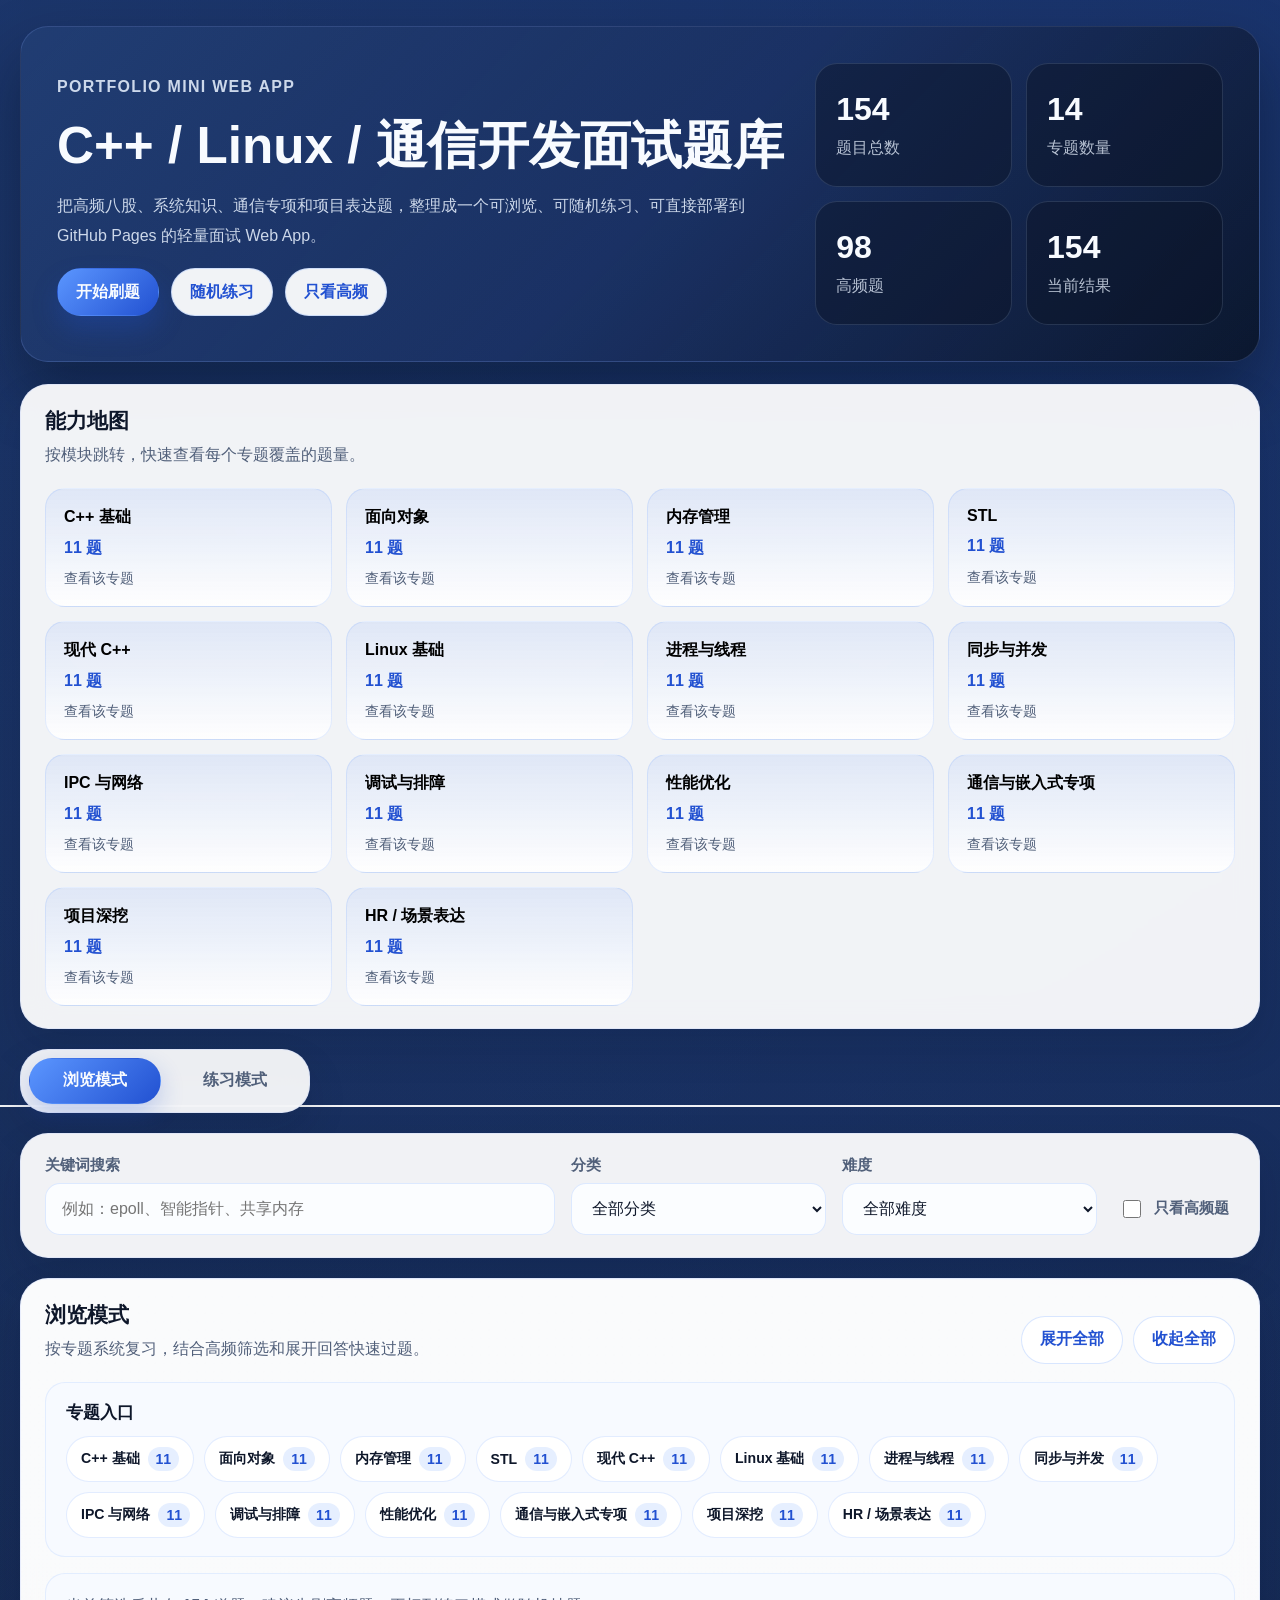
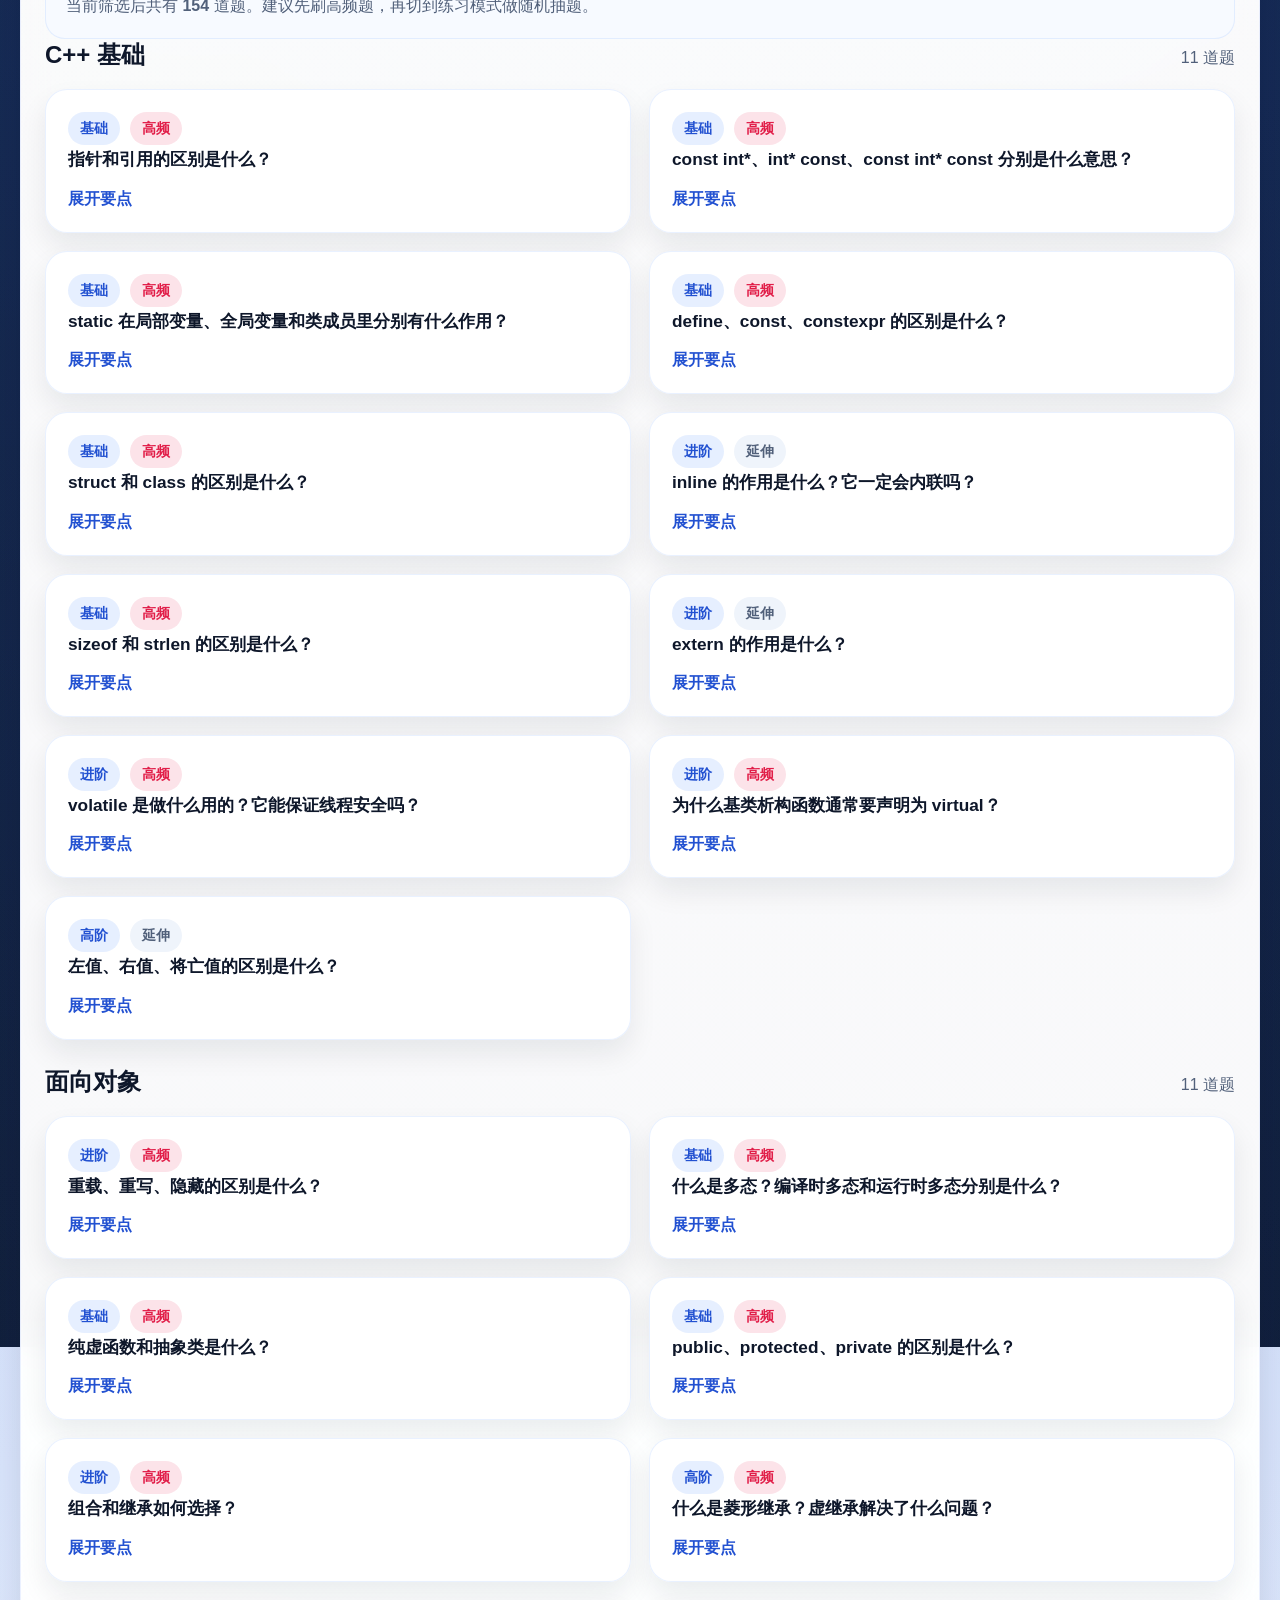
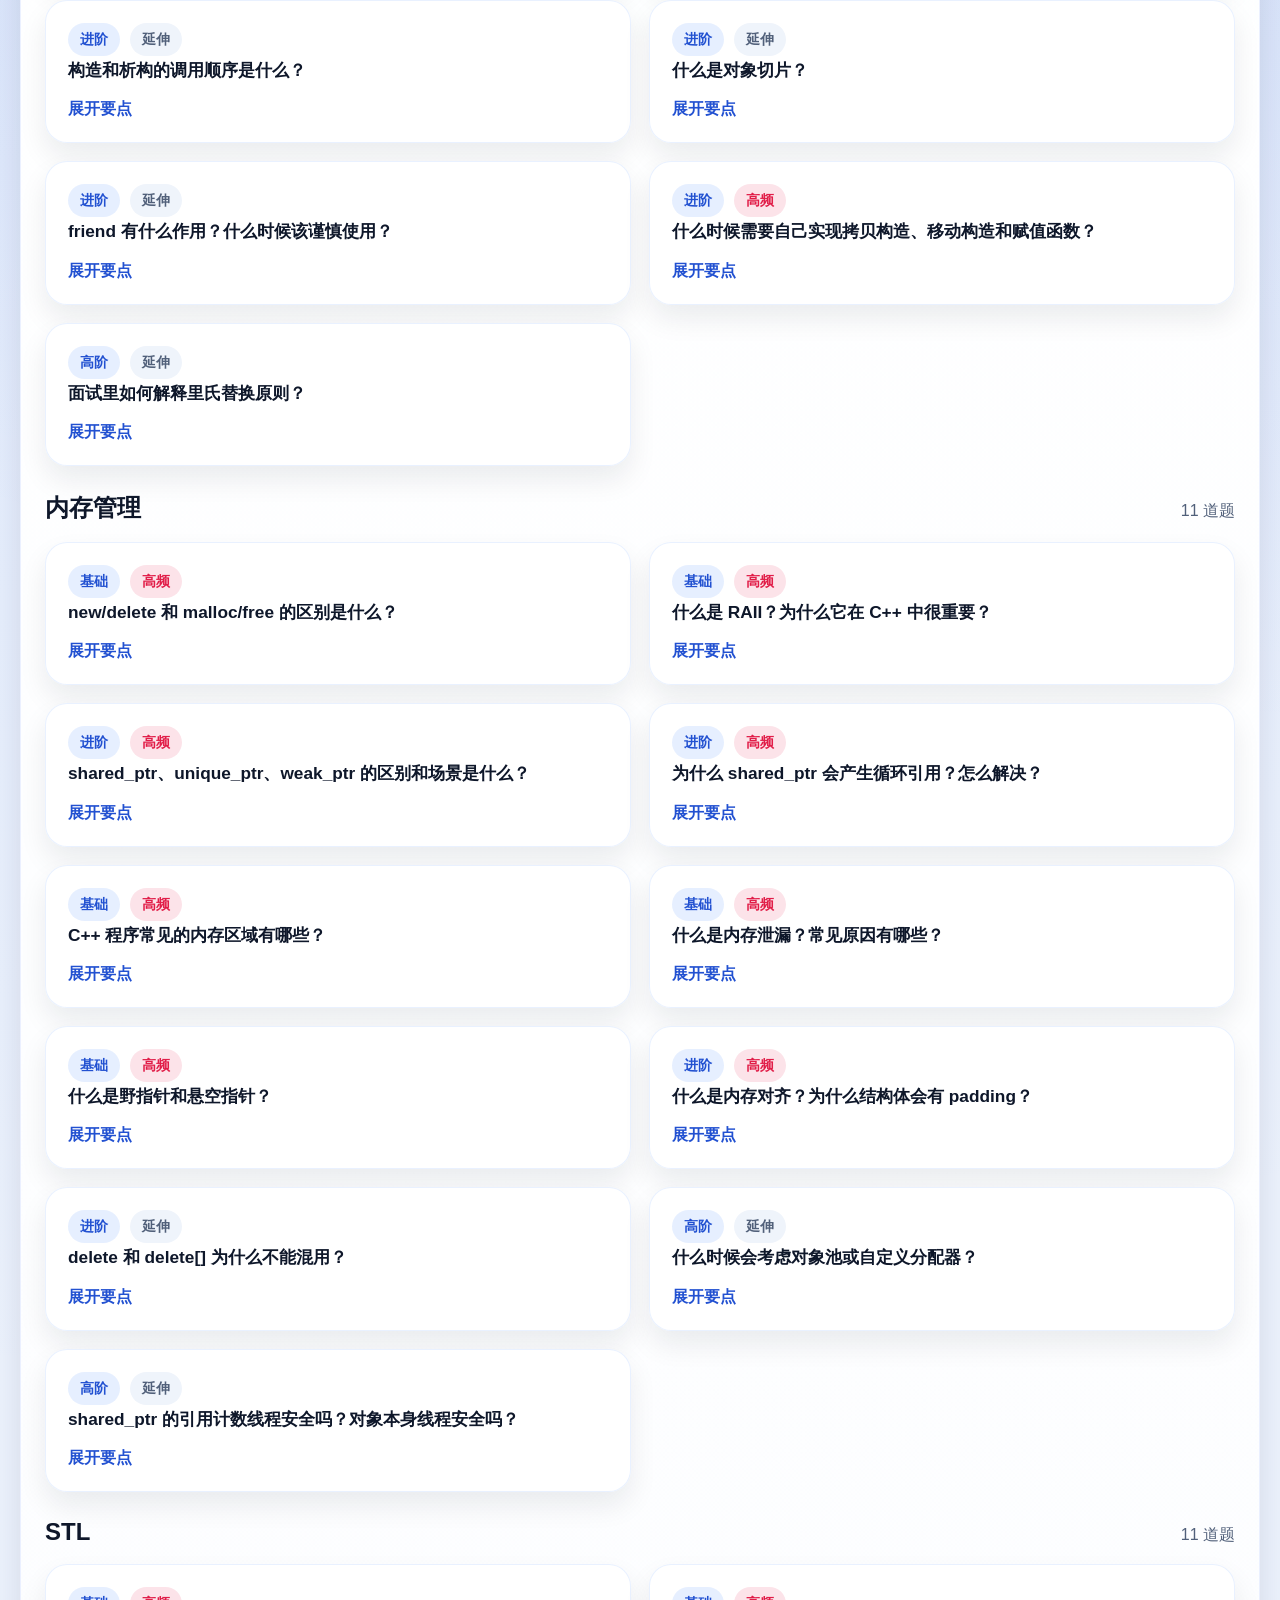
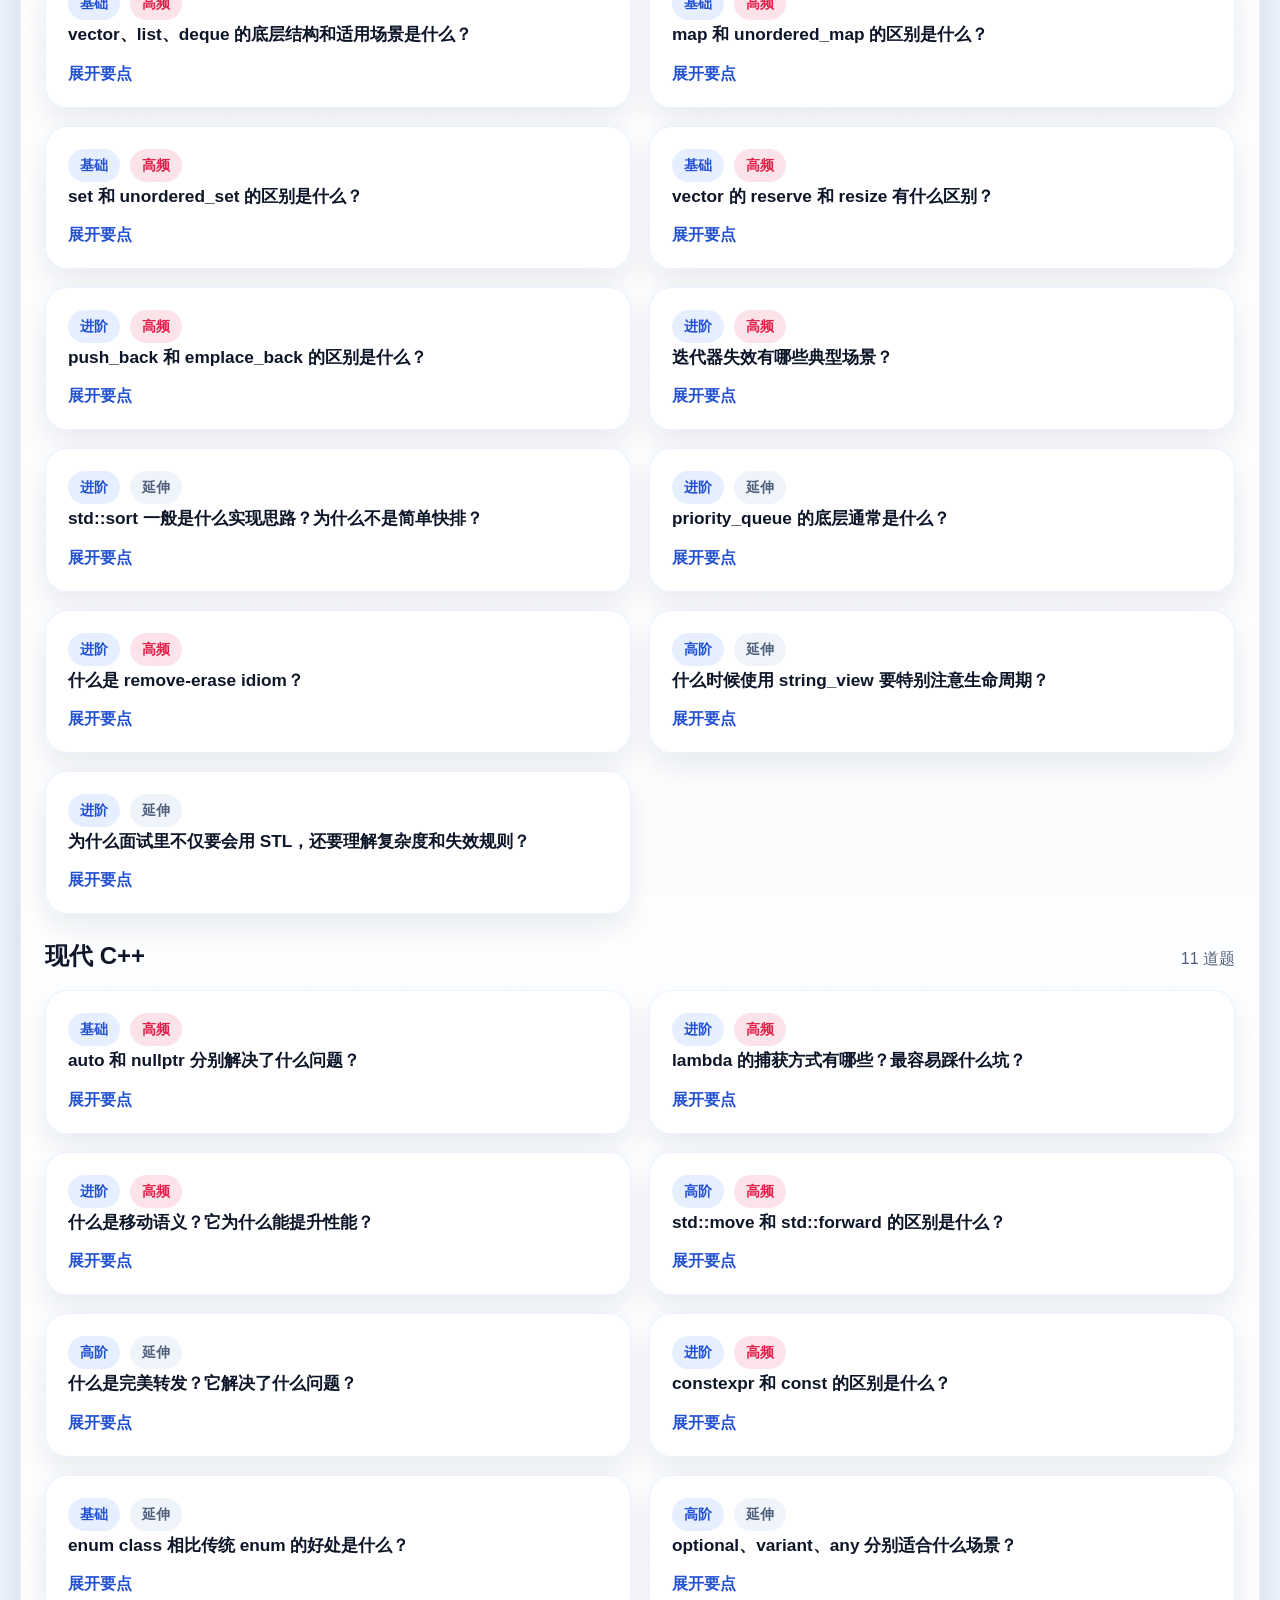
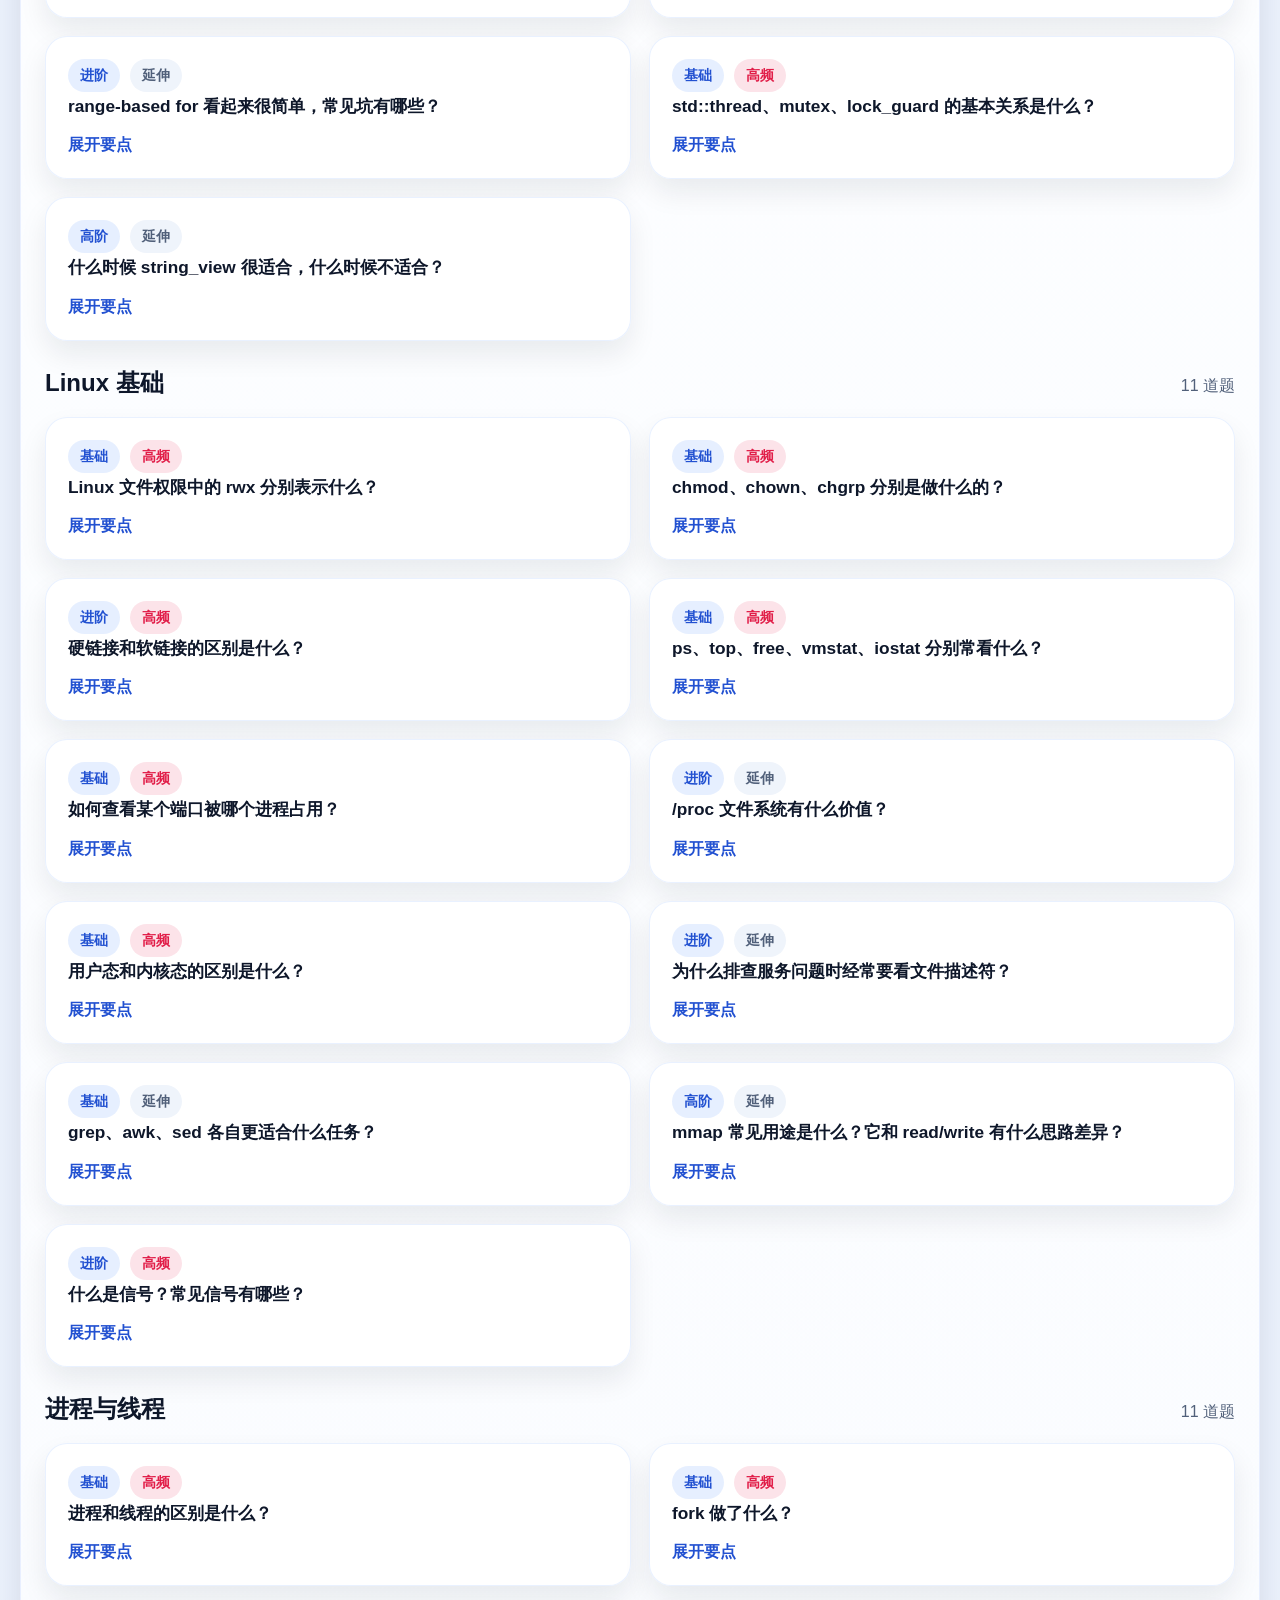
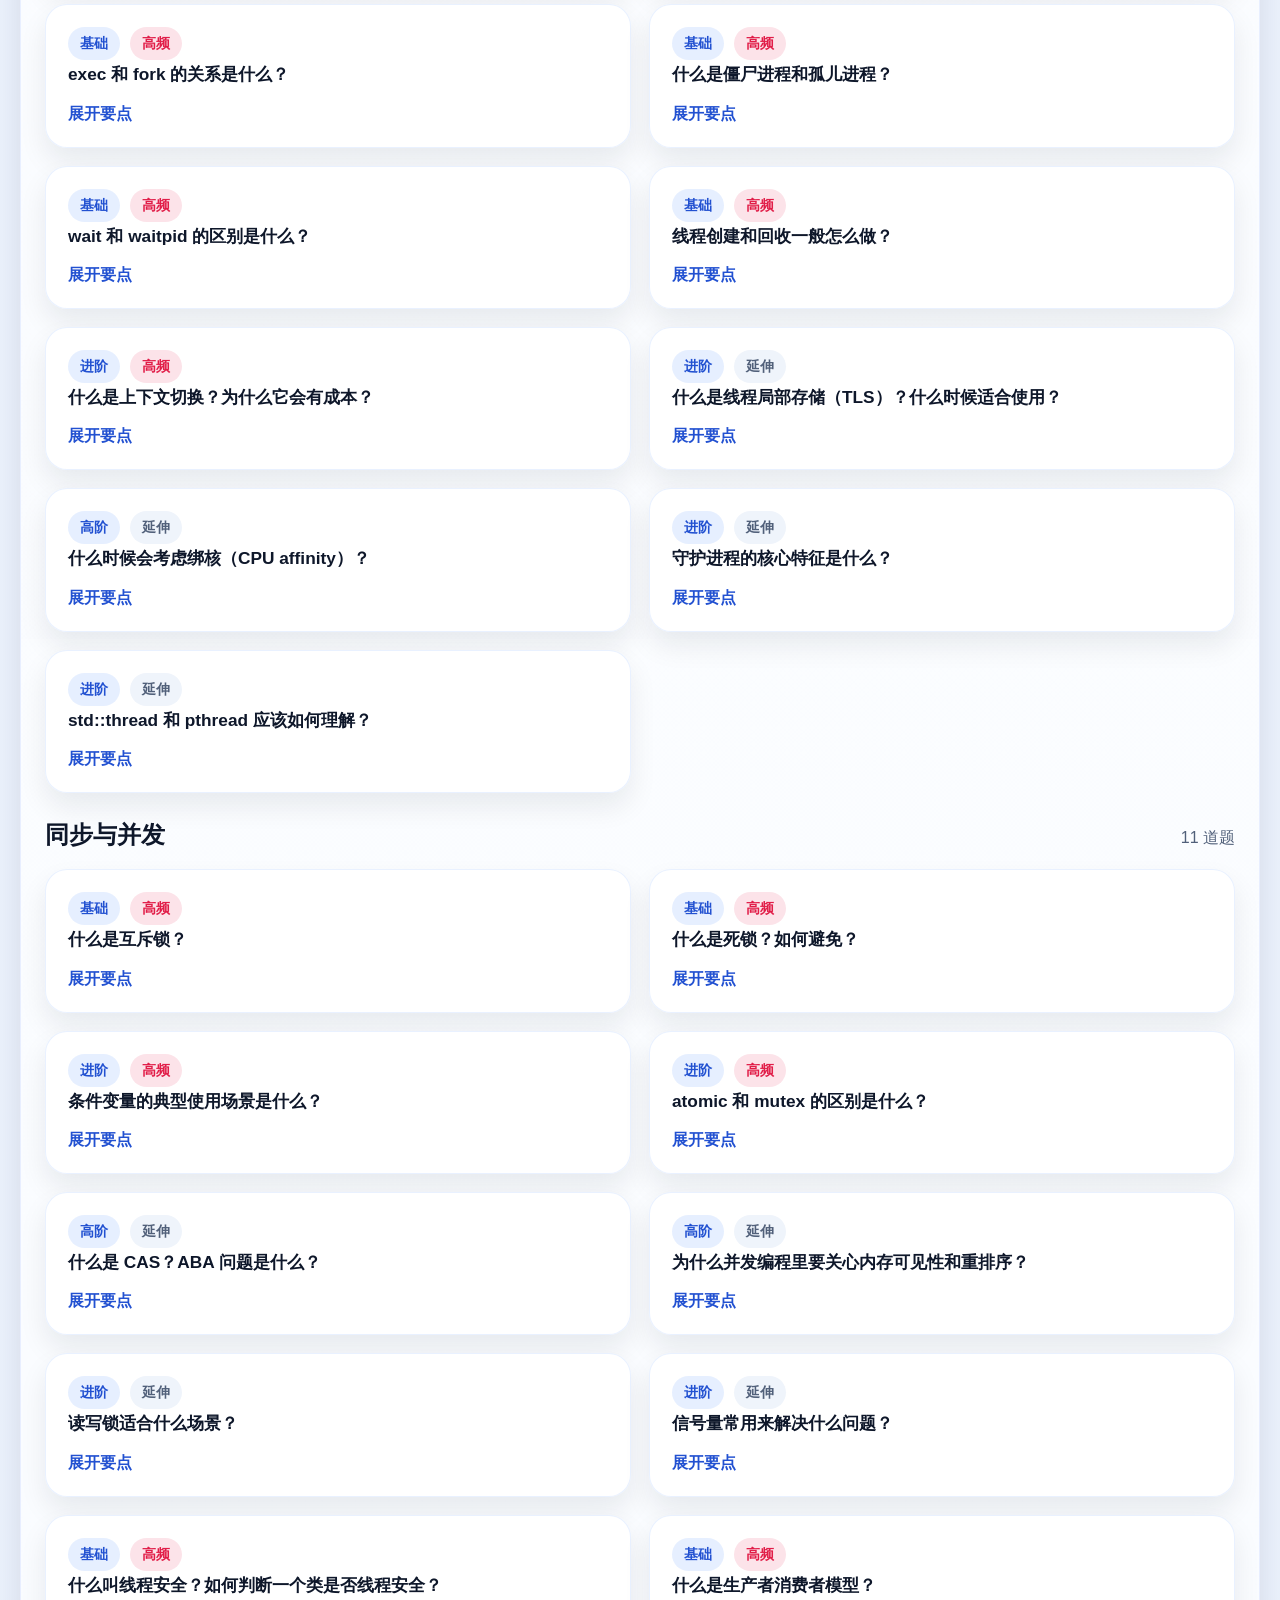
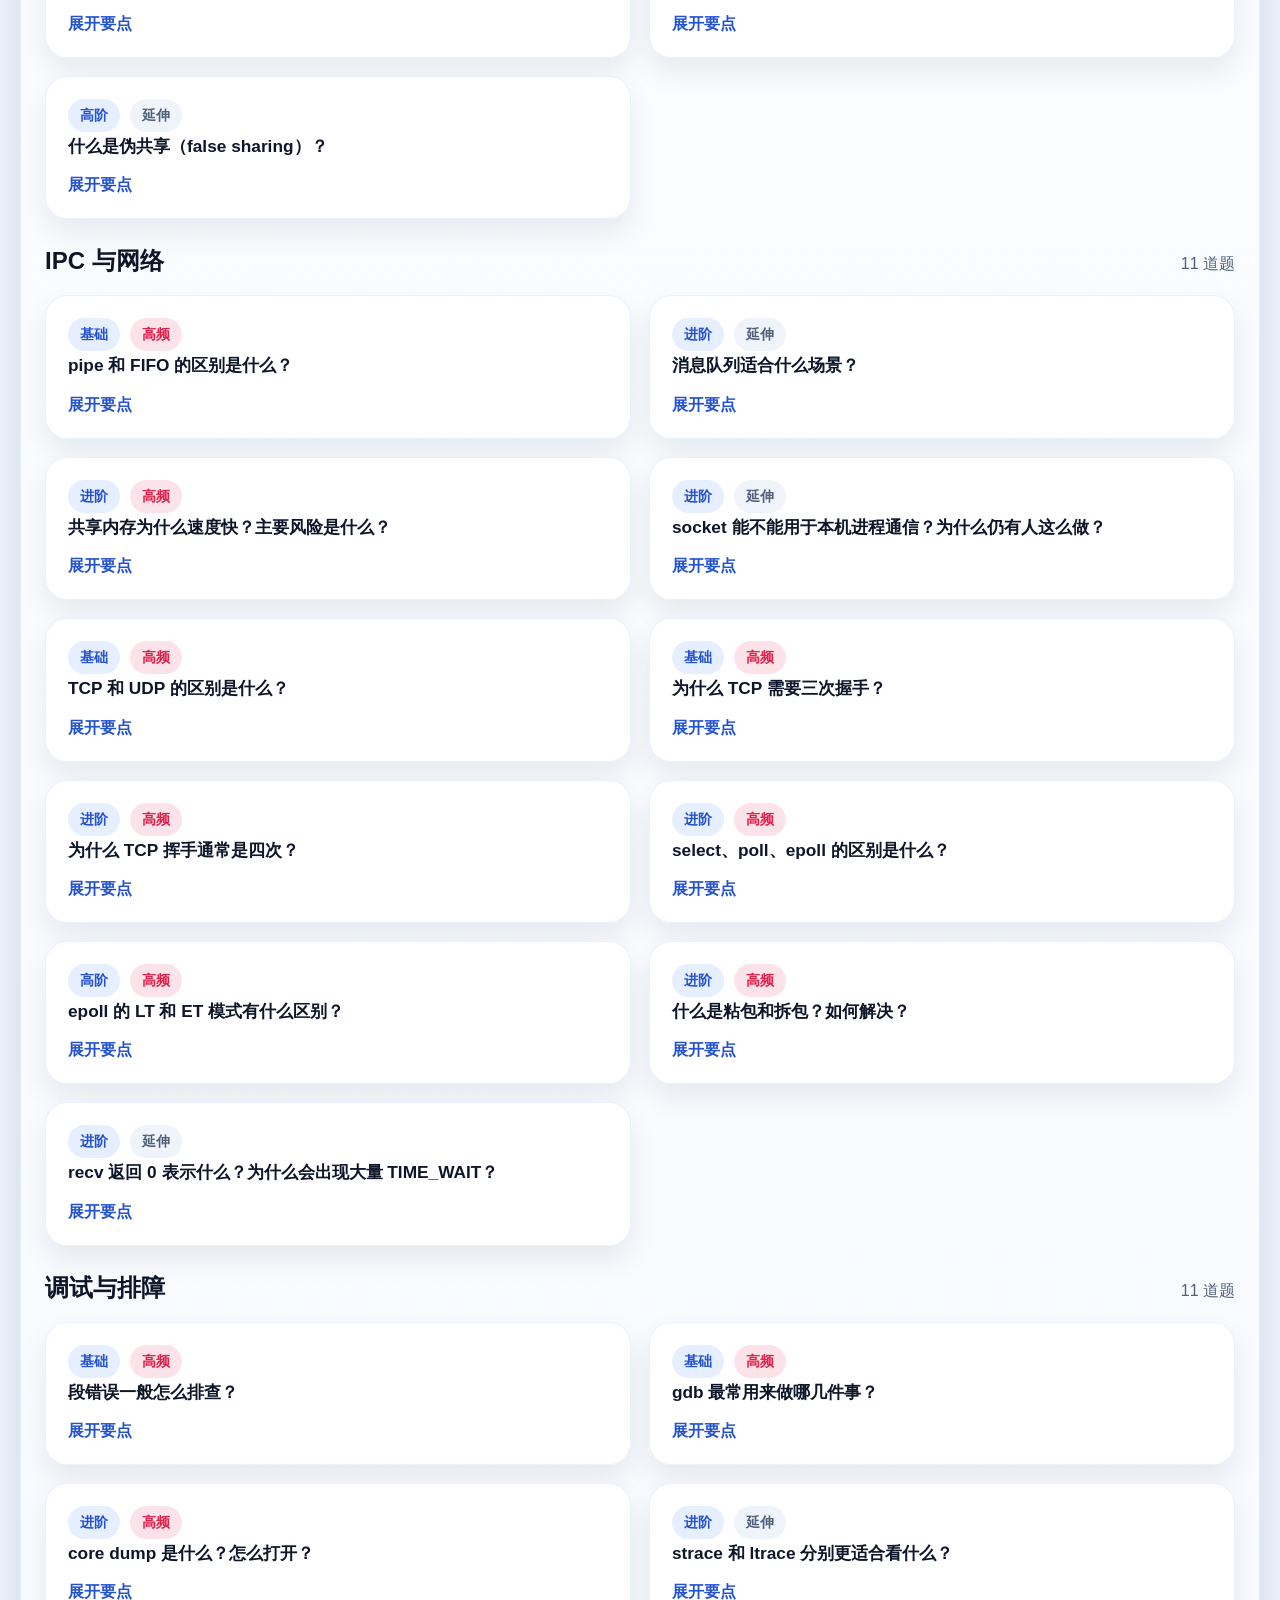
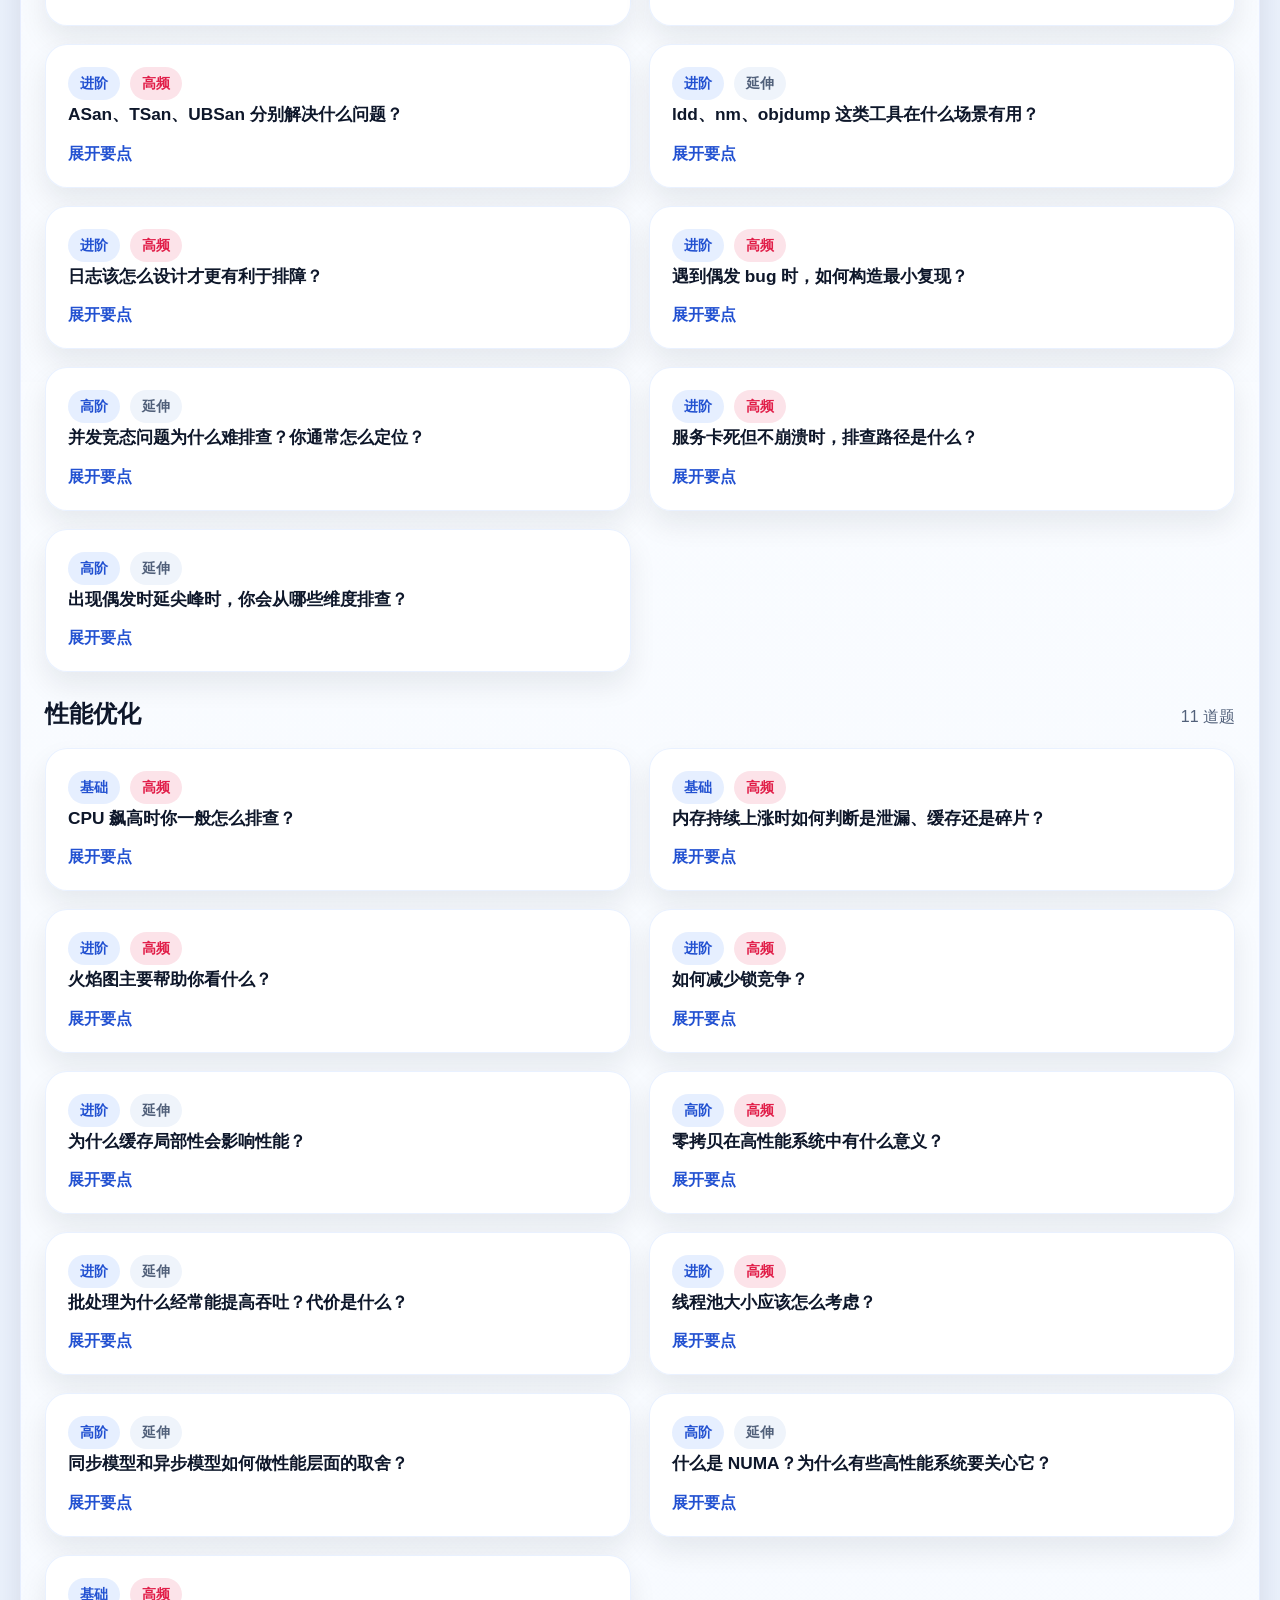
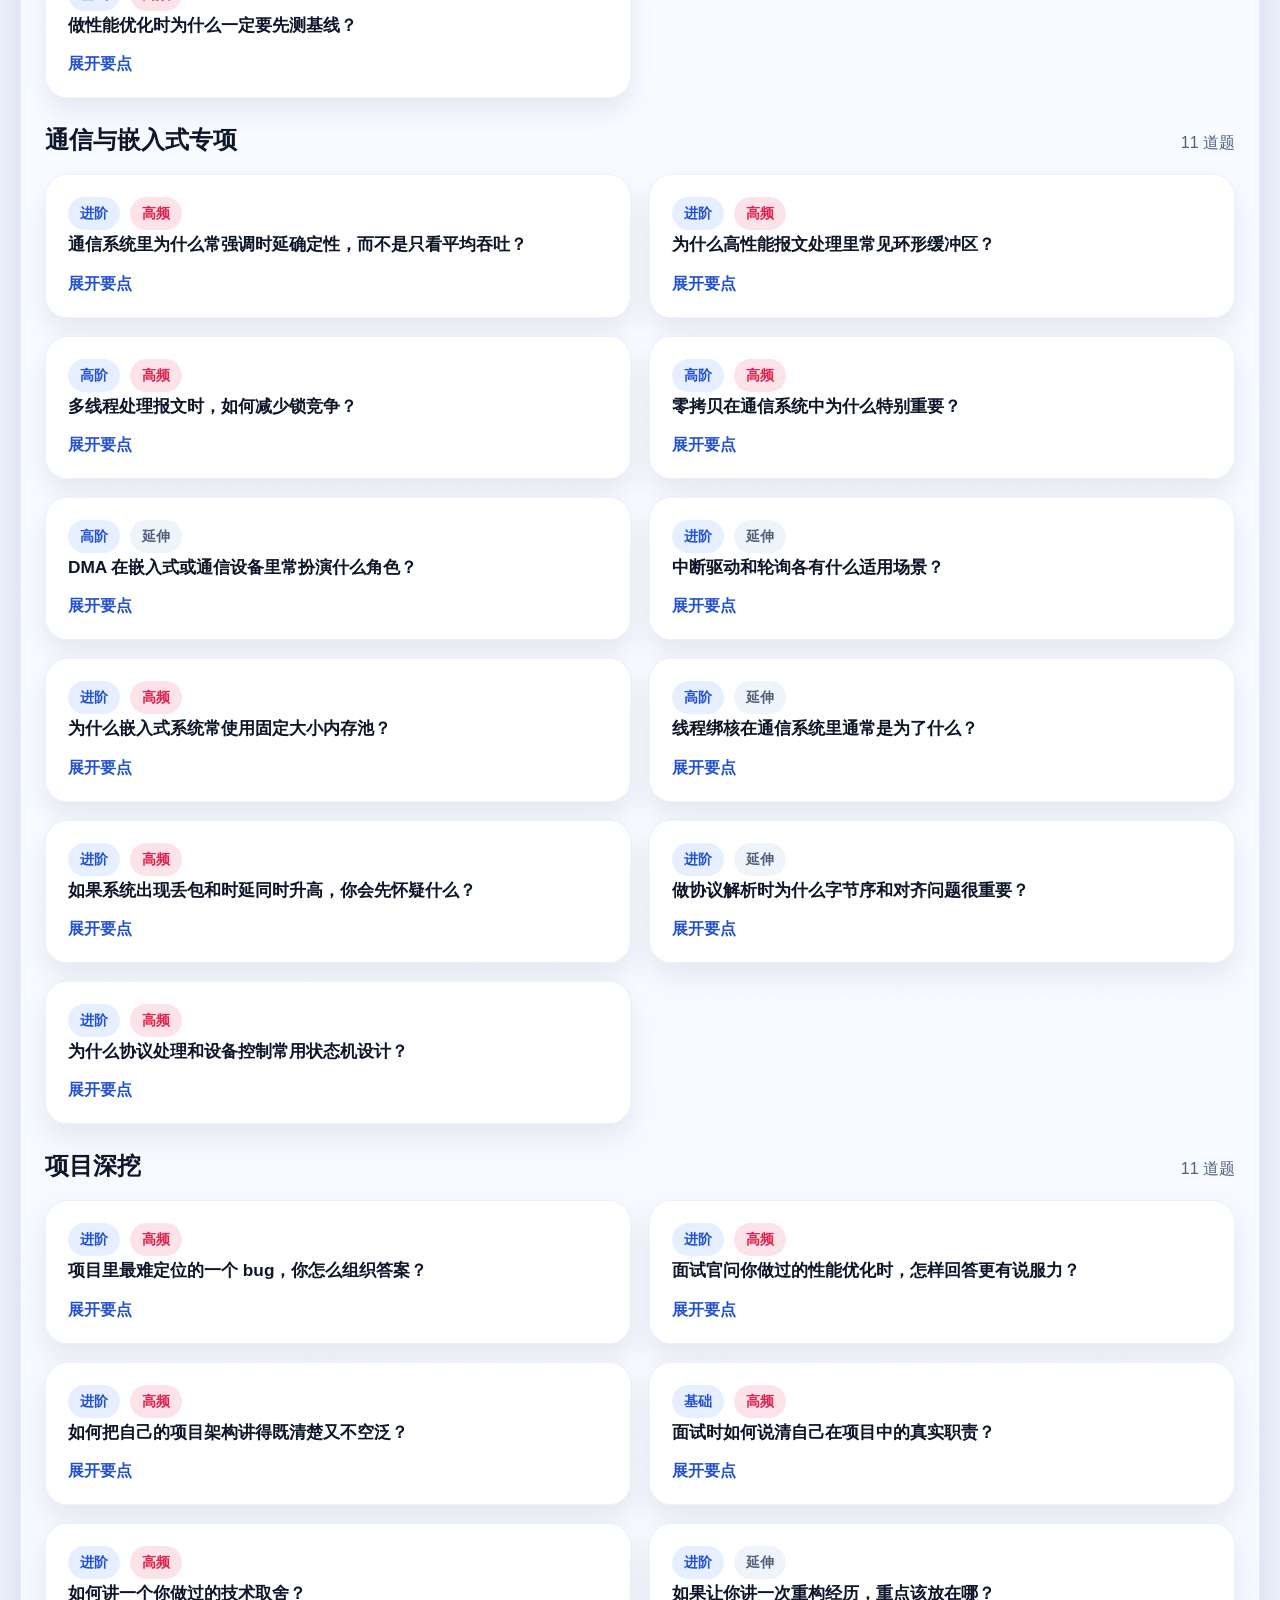
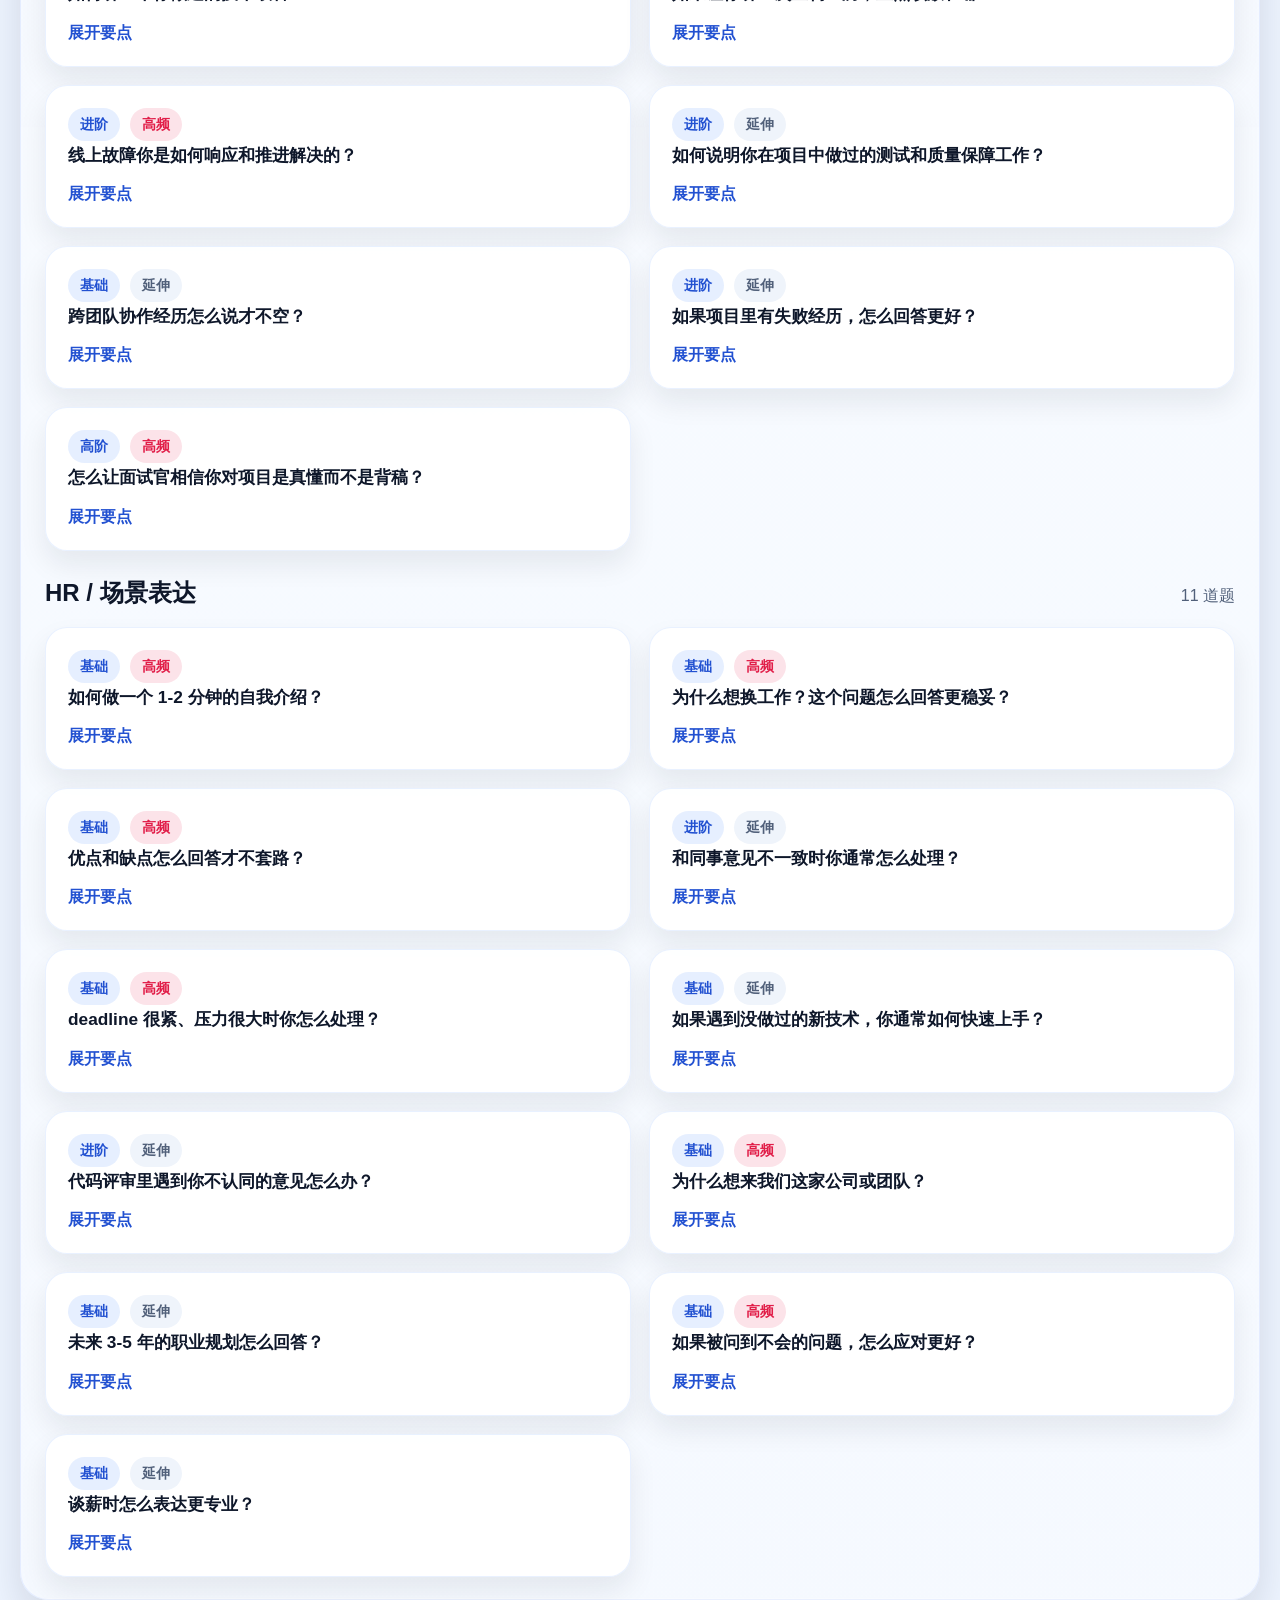
==== docs/index.html @ 62d5e28f "feat: add interview handbook web app" ====
<!DOCTYPE html>
<html lang="zh-CN">
  <head>
    <meta charset="UTF-8" />
    <meta name="viewport" content="width=device-width, initial-scale=1.0" />
    <title>C++ / Linux / 通信开发面试题库</title>
    <meta
      name="description"
      content="适合通信、嵌入式、Linux C++ 岗位的静态面试题库网页，每道题附标准回答要点。"
    />
    <link rel="stylesheet" href="./style.css" />
  </head>
  <body>
    <main id="app" class="app-shell">
      <section class="loading-state">
        <p>正在加载面试题库...</p>
      </section>
    </main>
    <script defer src="./questions.js"></script>
    <script defer src="./script.js"></script>
  </body>
  </html>
---- docs/style.css ----
:root {
  --bg: #08111f;
  --bg-soft: #0e1a2f;
  --surface: rgba(255, 255, 255, 0.94);
  --surface-strong: #ffffff;
  --surface-dark: rgba(10, 18, 34, 0.7);
  --border: rgba(149, 179, 255, 0.18);
  --text: #0e172a;
  --muted: #51607a;
  --accent: #4f8cff;
  --accent-strong: #2251d1;
  --accent-soft: rgba(79, 140, 255, 0.14);
  --hot: #e11d48;
  --hot-soft: rgba(225, 29, 72, 0.12);
  --success: #0f9d7a;
  --success-soft: rgba(15, 157, 122, 0.12);
  --shadow-xl: 0 30px 60px rgba(3, 10, 24, 0.38);
  --shadow-lg: 0 18px 40px rgba(8, 17, 31, 0.12);
  --radius-xl: 28px;
  --radius-lg: 22px;
  --radius-md: 16px;
}

* {
  box-sizing: border-box;
}

html {
  scroll-behavior: smooth;
}

body {
  margin: 0;
  font-family: "Segoe UI", "PingFang SC", "Microsoft YaHei", sans-serif;
  color: var(--text);
  background:
    radial-gradient(circle at top left, rgba(79, 140, 255, 0.22), transparent 28%),
    radial-gradient(circle at top right, rgba(34, 81, 209, 0.28), transparent 24%),
    linear-gradient(180deg, #08111f 0%, #0b1424 18%, #eef4ff 18%, #edf4ff 100%);
}

a,
button,
input,
select {
  font: inherit;
}

a {
  color: inherit;
}

button {
  cursor: pointer;
}

.app-shell {
  width: min(1240px, calc(100% - 32px));
  margin: 0 auto;
  padding: 26px 0 54px;
}

.loading-state,
.hero,
.capability-map,
.mode-switcher,
.controls-panel,
.browse-panel,
.practice-shell,
.review-guide,
.site-footer {
  border-radius: var(--radius-xl);
  border: 1px solid var(--border);
  box-shadow: var(--shadow-lg);
  backdrop-filter: blur(14px);
}

.loading-state,
.capability-map,
.mode-switcher,
.controls-panel,
.browse-panel,
.practice-shell,
.review-guide,
.site-footer {
  background: var(--surface);
}

.hero-showcase {
  display: grid;
  grid-template-columns: 1.8fr 1fr;
  gap: 24px;
  padding: 36px;
  margin-bottom: 22px;
  color: #f8fbff;
  background:
    linear-gradient(135deg, rgba(79, 140, 255, 0.32), rgba(34, 81, 209, 0.05)),
    linear-gradient(135deg, #0a1730 0%, #101f43 52%, #0a1426 100%);
  box-shadow: var(--shadow-xl);
}

.hero-copy {
  display: grid;
  gap: 18px;
  align-content: center;
}

.eyebrow {
  margin: 0;
  color: #a9c5ff;
  font-weight: 700;
  letter-spacing: 0.08em;
  text-transform: uppercase;
}

.hero h1 {
  margin: 0;
  font-size: clamp(2.2rem, 4vw, 4rem);
  line-height: 1.05;
}

.hero p {
  margin: 0;
  max-width: 780px;
  color: rgba(233, 242, 255, 0.86);
  line-height: 1.85;
}

.hero-actions {
  display: flex;
  flex-wrap: wrap;
  gap: 12px;
}

.hero-stats {
  display: grid;
  grid-template-columns: repeat(2, minmax(0, 1fr));
  gap: 14px;
}

.stat-card {
  display: flex;
  flex-direction: column;
  justify-content: center;
  min-height: 124px;
  padding: 20px;
  border-radius: 22px;
  border: 1px solid rgba(190, 214, 255, 0.15);
  background: rgba(10, 18, 34, 0.42);
}

.stat-card strong {
  font-size: 2rem;
  margin-bottom: 10px;
}

.stat-card span {
  color: rgba(233, 242, 255, 0.76);
}

.primary-button,
.secondary-button,
.mode-button,
.capability-card {
  transition: transform 0.18s ease, box-shadow 0.18s ease, border-color 0.18s ease, background 0.18s ease;
}

.primary-button,
.secondary-button {
  min-height: 48px;
  padding: 0 18px;
  border-radius: 999px;
  border: 1px solid transparent;
  font-weight: 700;
}

.primary-button {
  color: #f8fbff;
  background: linear-gradient(135deg, #5b96ff 0%, #2251d1 100%);
  box-shadow: 0 14px 26px rgba(34, 81, 209, 0.28);
}

.secondary-button {
  color: var(--accent-strong);
  background: rgba(255, 255, 255, 0.94);
  border-color: rgba(79, 140, 255, 0.22);
}

.primary-button:hover,
.secondary-button:hover,
.mode-button:hover,
.capability-card:hover {
  transform: translateY(-1px);
}

.capability-map,
.controls-panel,
.browse-panel,
.practice-shell,
.review-guide,
.site-footer {
  padding: 22px 24px;
  margin-bottom: 20px;
}

.panel-header {
  display: flex;
  justify-content: space-between;
  align-items: end;
  gap: 16px;
  margin-bottom: 18px;
}

.panel-header h2,
.practice-shell h2,
.review-guide h2 {
  margin: 0 0 6px;
  font-size: 1.3rem;
}

.panel-header p,
.practice-shell p,
.review-guide li,
.site-footer p,
.results-summary p {
  margin: 0;
  color: var(--muted);
  line-height: 1.8;
}

.capability-grid {
  display: grid;
  grid-template-columns: repeat(4, minmax(0, 1fr));
  gap: 14px;
}

.capability-card {
  display: grid;
  gap: 10px;
  padding: 18px;
  text-align: left;
  border-radius: 20px;
  border: 1px solid rgba(79, 140, 255, 0.14);
  background:
    linear-gradient(180deg, rgba(79, 140, 255, 0.11) 0%, rgba(255, 255, 255, 0.92) 100%);
}

.capability-card-title {
  font-weight: 800;
  font-size: 1rem;
}

.capability-card-count {
  color: var(--accent-strong);
  font-weight: 700;
}

.capability-card-hint {
  color: var(--muted);
  font-size: 0.9rem;
}

.mode-switcher {
  display: inline-flex;
  gap: 8px;
  padding: 8px;
  margin-bottom: 20px;
  background: rgba(255, 255, 255, 0.92);
}

.mode-button {
  min-width: 132px;
  min-height: 46px;
  padding: 0 18px;
  border-radius: 999px;
  border: 1px solid transparent;
  background: transparent;
  color: var(--muted);
  font-weight: 700;
}

.mode-button.is-active {
  color: #f8fbff;
  background: linear-gradient(135deg, #5b96ff 0%, #2251d1 100%);
  box-shadow: 0 10px 24px rgba(34, 81, 209, 0.24);
}

.controls-panel {
  display: grid;
  grid-template-columns: 2fr 1fr 1fr auto;
  gap: 16px;
  align-items: end;
}

.control-field {
  display: grid;
  gap: 8px;
}

.control-field label,
.toggle-field span {
  font-size: 0.94rem;
  color: var(--muted);
  font-weight: 700;
}

.control-field input,
.control-field select {
  width: 100%;
  min-height: 52px;
  padding: 14px 16px;
  border-radius: 15px;
  border: 1px solid rgba(79, 140, 255, 0.18);
  background: #fbfdff;
  color: var(--text);
}

.control-field input:focus,
.control-field select:focus {
  outline: 2px solid rgba(79, 140, 255, 0.16);
  border-color: var(--accent);
}

.toggle-field {
  display: inline-flex;
  align-items: center;
  gap: 10px;
  min-height: 52px;
  padding: 0 6px;
}

.toggle-field input {
  width: 18px;
  height: 18px;
}

.quick-nav,
.results-summary {
  padding: 18px 20px;
  border-radius: 20px;
  background: #f7faff;
  border: 1px solid rgba(79, 140, 255, 0.12);
}

.quick-nav {
  margin-bottom: 16px;
}

.quick-nav h2 {
  margin: 0 0 12px;
  font-size: 1.05rem;
}

.nav-chip-list,
.keyword-row,
.question-meta {
  display: flex;
  flex-wrap: wrap;
  gap: 10px;
}

.nav-chip,
.chip {
  display: inline-flex;
  align-items: center;
  gap: 8px;
  border-radius: 999px;
  font-size: 0.88rem;
  font-weight: 700;
}

.nav-chip {
  padding: 10px 14px;
  text-decoration: none;
  color: var(--text);
  border: 1px solid rgba(79, 140, 255, 0.16);
  background: #ffffff;
}

.nav-chip-count {
  display: inline-flex;
  min-width: 24px;
  min-height: 24px;
  align-items: center;
  justify-content: center;
  padding: 0 8px;
  border-radius: 999px;
  background: var(--accent-soft);
  color: var(--accent-strong);
}

.chip {
  padding: 7px 12px;
}

.chip-accent {
  color: var(--accent-strong);
  background: var(--accent-soft);
}

.chip-hot {
  color: var(--hot);
  background: var(--hot-soft);
}

.chip-muted {
  color: var(--muted);
  background: #eff4fb;
}

.browse-panel,
.practice-shell {
  background: linear-gradient(180deg, rgba(255, 255, 255, 0.98) 0%, rgba(245, 249, 255, 0.96) 100%);
}

.panel-actions,
.practice-actions {
  display: flex;
  flex-wrap: wrap;
  gap: 10px;
}

.category-list {
  display: grid;
  gap: 26px;
}

.category-section {
  display: grid;
  gap: 18px;
}

.section-header {
  display: flex;
  justify-content: space-between;
  align-items: baseline;
  gap: 16px;
}

.section-header h2 {
  margin: 0;
  font-size: 1.5rem;
}

.section-header p {
  margin: 0;
  color: var(--muted);
}

.question-grid {
  display: grid;
  grid-template-columns: repeat(2, minmax(0, 1fr));
  gap: 18px;
}

.question-card {
  border-radius: var(--radius-lg);
  border: 1px solid rgba(79, 140, 255, 0.12);
  background: rgba(255, 255, 255, 0.96);
  box-shadow: 0 14px 28px rgba(15, 23, 42, 0.08);
  overflow: hidden;
}

.question-summary {
  list-style: none;
  cursor: pointer;
  padding: 22px;
}

.question-summary::-webkit-details-marker {
  display: none;
}

.question-summary::after {
  content: "展开要点";
  display: inline-block;
  margin-top: 14px;
  color: var(--accent-strong);
  font-weight: 700;
}

.question-card details[open] .question-summary::after {
  content: "收起要点";
}

.question-title,
.practice-question {
  margin: 0;
  font-size: 1.08rem;
  line-height: 1.7;
}

.question-body,
.practice-answer {
  padding: 0 22px 22px;
  border-top: 1px solid rgba(79, 140, 255, 0.1);
  background: linear-gradient(180deg, rgba(240, 246, 255, 0.5) 0%, rgba(255, 255, 255, 0.98) 100%);
}

.keyword-row {
  padding-top: 18px;
}

.answer-points {
  margin: 14px 0 0;
  padding-left: 20px;
  color: var(--muted);
  line-height: 1.85;
}

.practice-shell.empty-state {
  text-align: center;
}

.practice-header {
  display: flex;
  justify-content: space-between;
  gap: 18px;
  align-items: start;
  margin-bottom: 18px;
}

.practice-progress {
  min-width: 84px;
  min-height: 44px;
  display: inline-flex;
  align-items: center;
  justify-content: center;
  padding: 0 16px;
  border-radius: 999px;
  font-weight: 800;
  color: var(--accent-strong);
  background: var(--accent-soft);
}

.practice-card {
  border-radius: 24px;
  border: 1px solid rgba(79, 140, 255, 0.14);
  background: #ffffff;
  box-shadow: 0 16px 36px rgba(15, 23, 42, 0.08);
  padding: 24px;
}

.practice-actions {
  margin-top: 18px;
}

.practice-answer-placeholder {
  margin-top: 18px;
  padding: 18px 20px;
  border-radius: 18px;
  color: var(--muted);
  background: #f6f9ff;
  border: 1px dashed rgba(79, 140, 255, 0.24);
}

.review-guide ol {
  margin: 0;
  padding-left: 22px;
}

.site-footer {
  display: grid;
  gap: 8px;
  margin-bottom: 0;
}

@media (max-width: 1080px) {
  .hero-showcase,
  .controls-panel,
  .question-grid {
    grid-template-columns: 1fr;
  }

  .capability-grid {
    grid-template-columns: repeat(2, minmax(0, 1fr));
  }
}

@media (max-width: 720px) {
  body {
    background:
      linear-gradient(180deg, #08111f 0%, #0b1424 14%, #eef4ff 14%, #edf4ff 100%);
  }

  .app-shell {
    width: min(100% - 20px, 1240px);
    padding: 16px 0 36px;
  }

  .hero-showcase,
  .capability-map,
  .mode-switcher,
  .controls-panel,
  .browse-panel,
  .practice-shell,
  .review-guide,
  .site-footer {
    padding: 18px;
    border-radius: 20px;
  }

  .hero-stats,
  .capability-grid {
    grid-template-columns: 1fr;
  }

  .mode-switcher {
    display: grid;
  }

  .mode-button {
    width: 100%;
  }

  .practice-header,
  .panel-header,
  .section-header {
    flex-direction: column;
    align-items: start;
  }

  .practice-card,
  .question-summary,
  .question-body {
    padding-left: 18px;
    padding-right: 18px;
  }
}
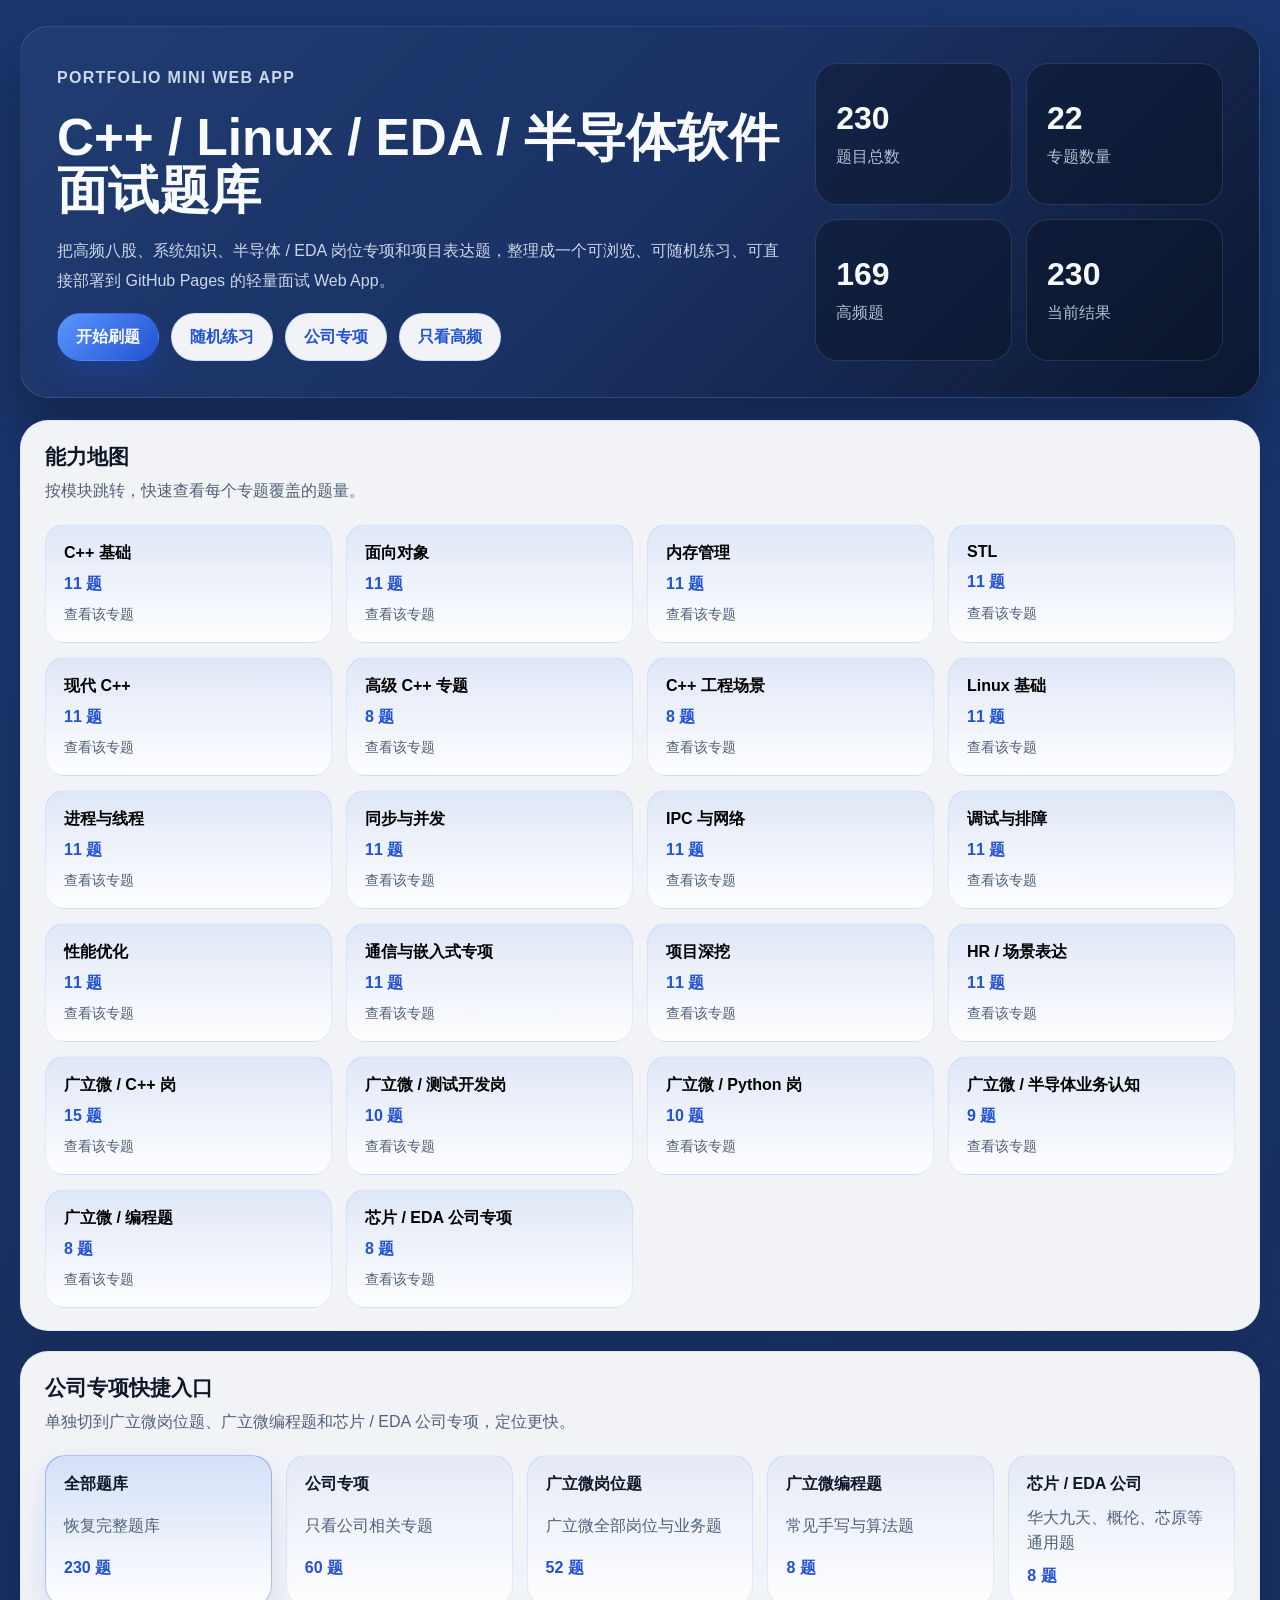
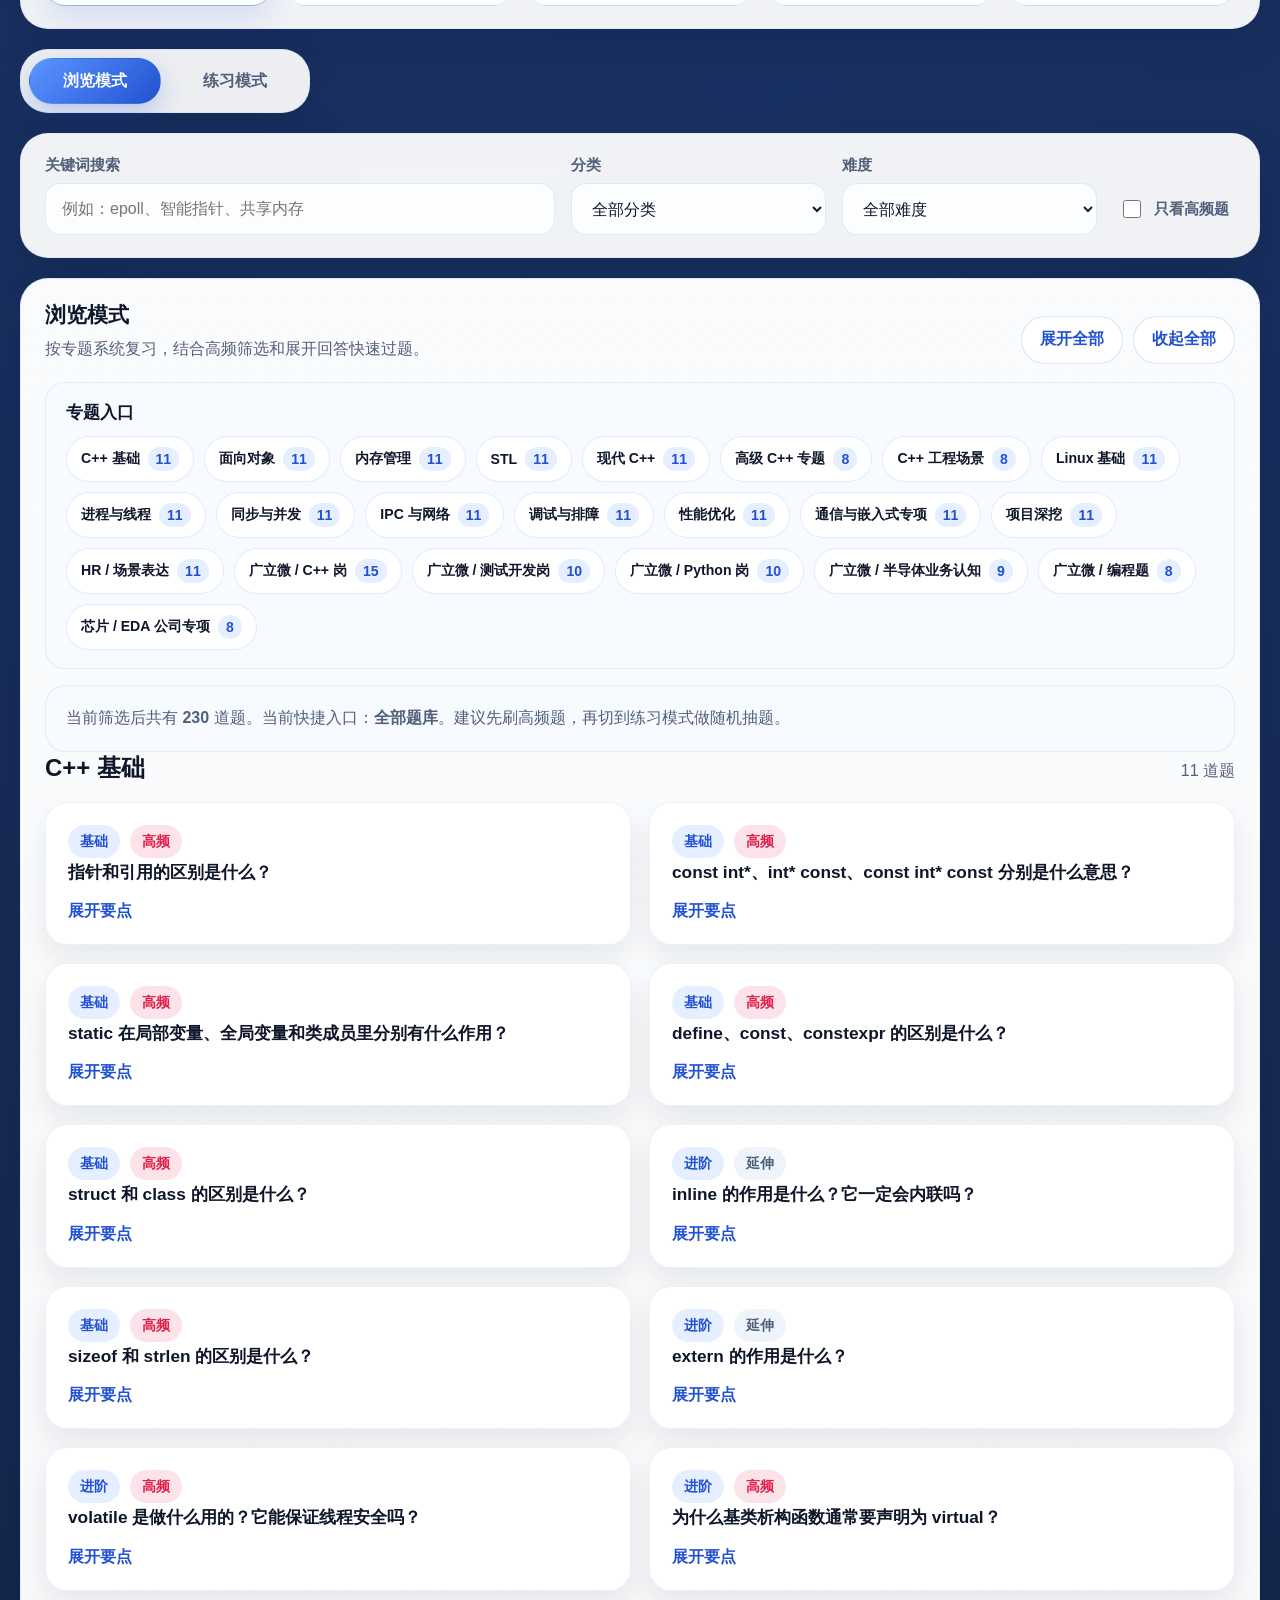
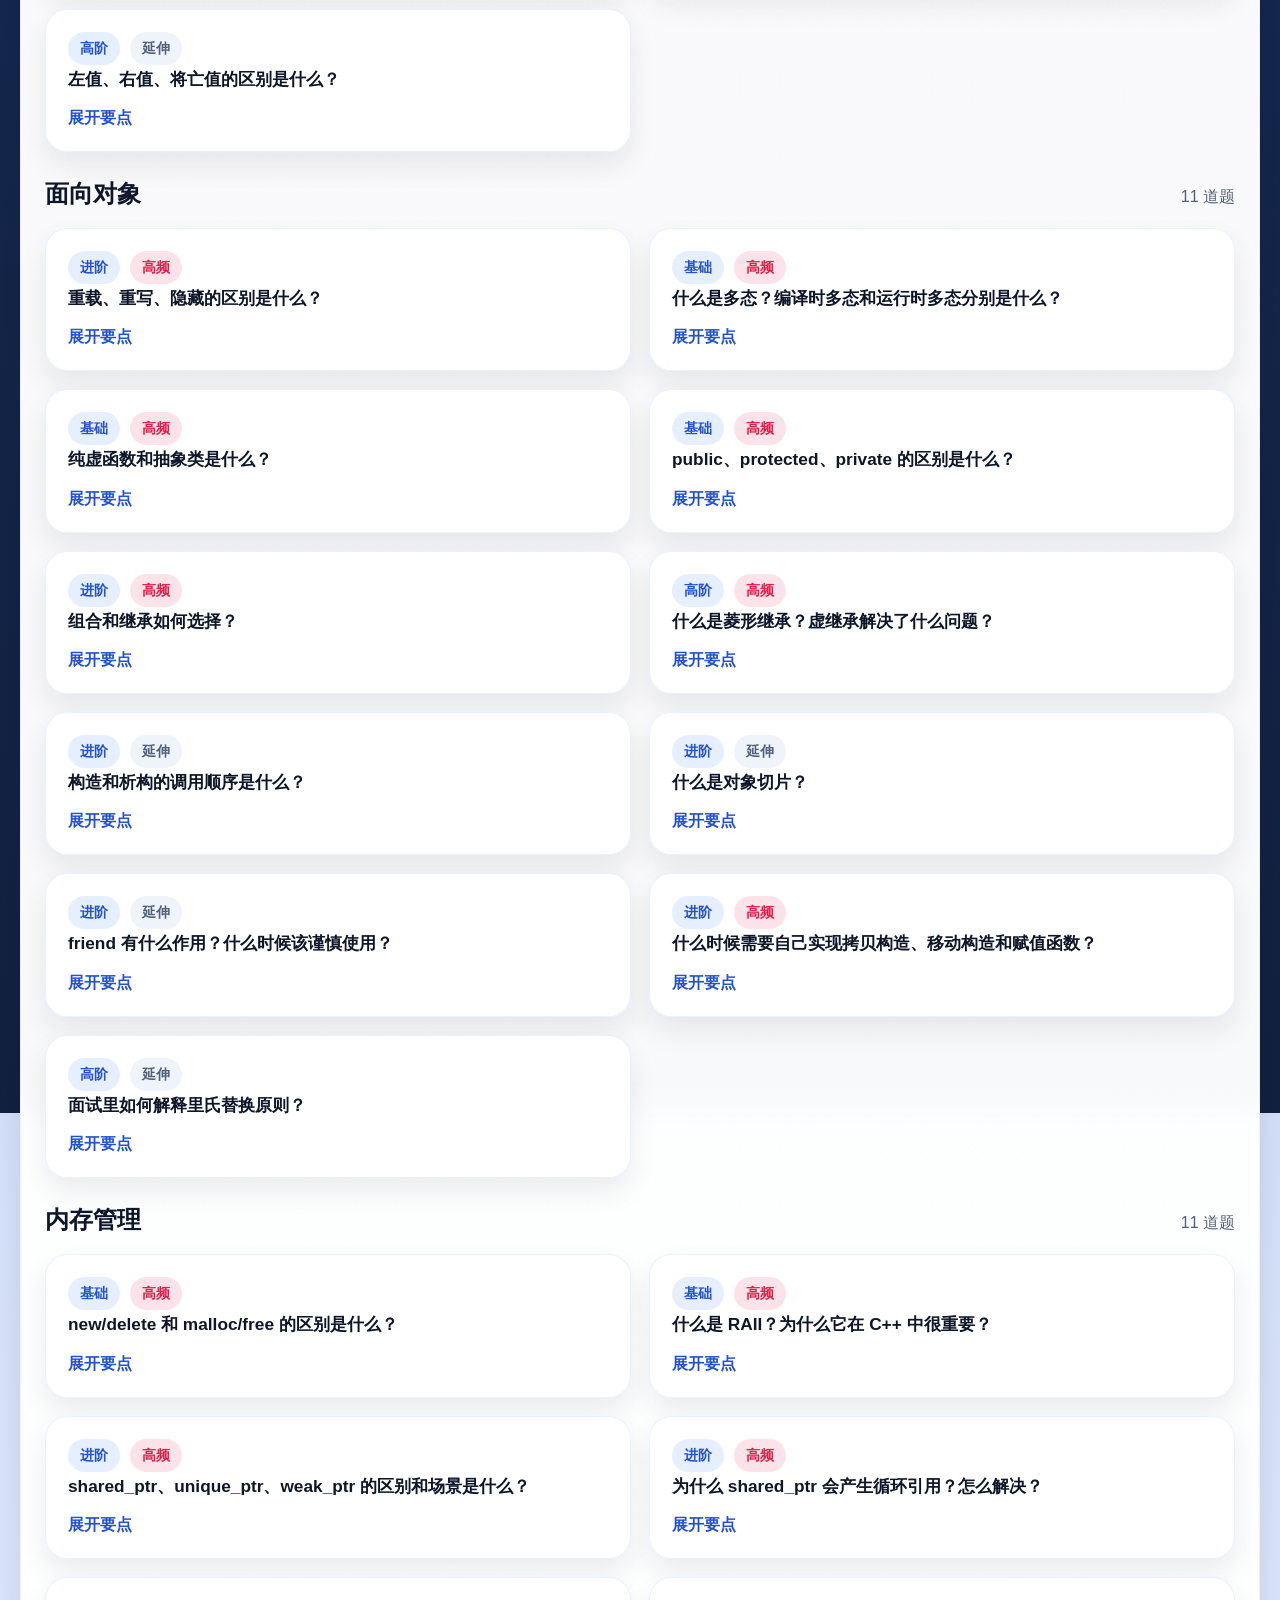
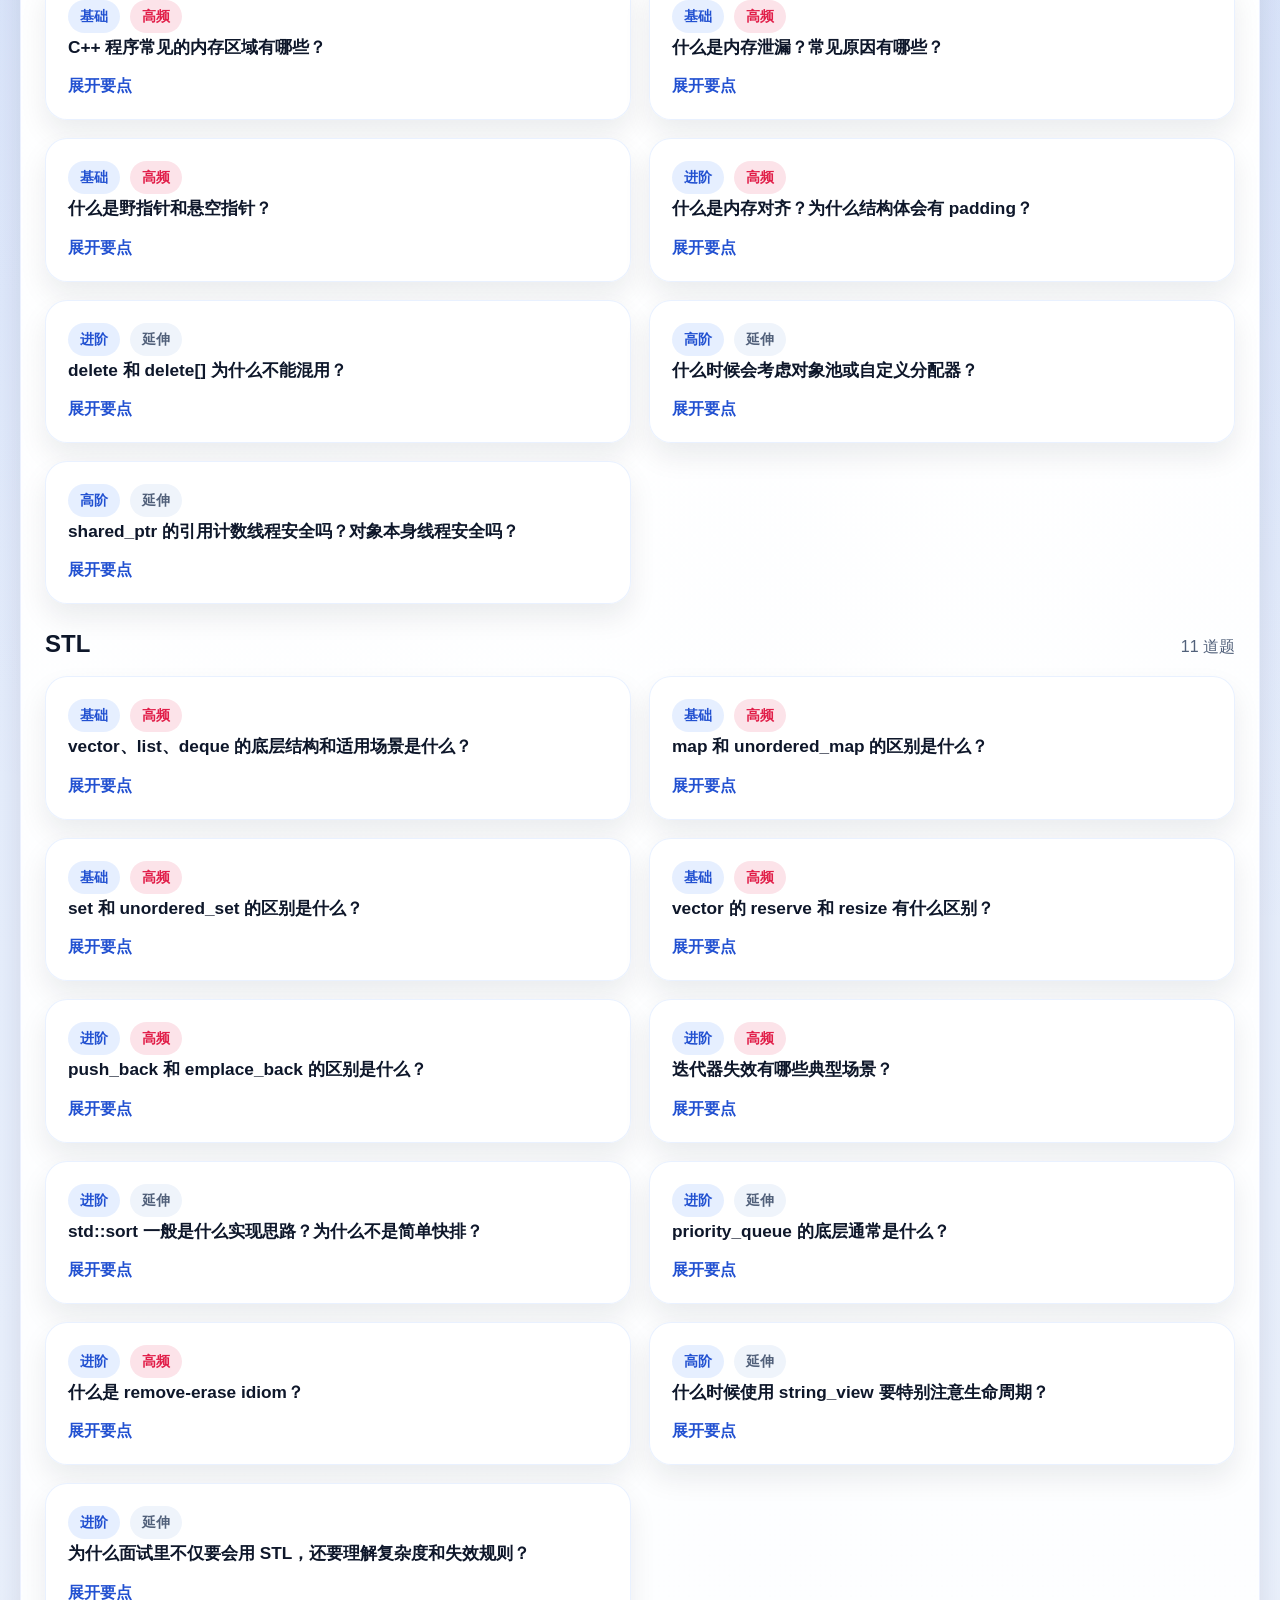
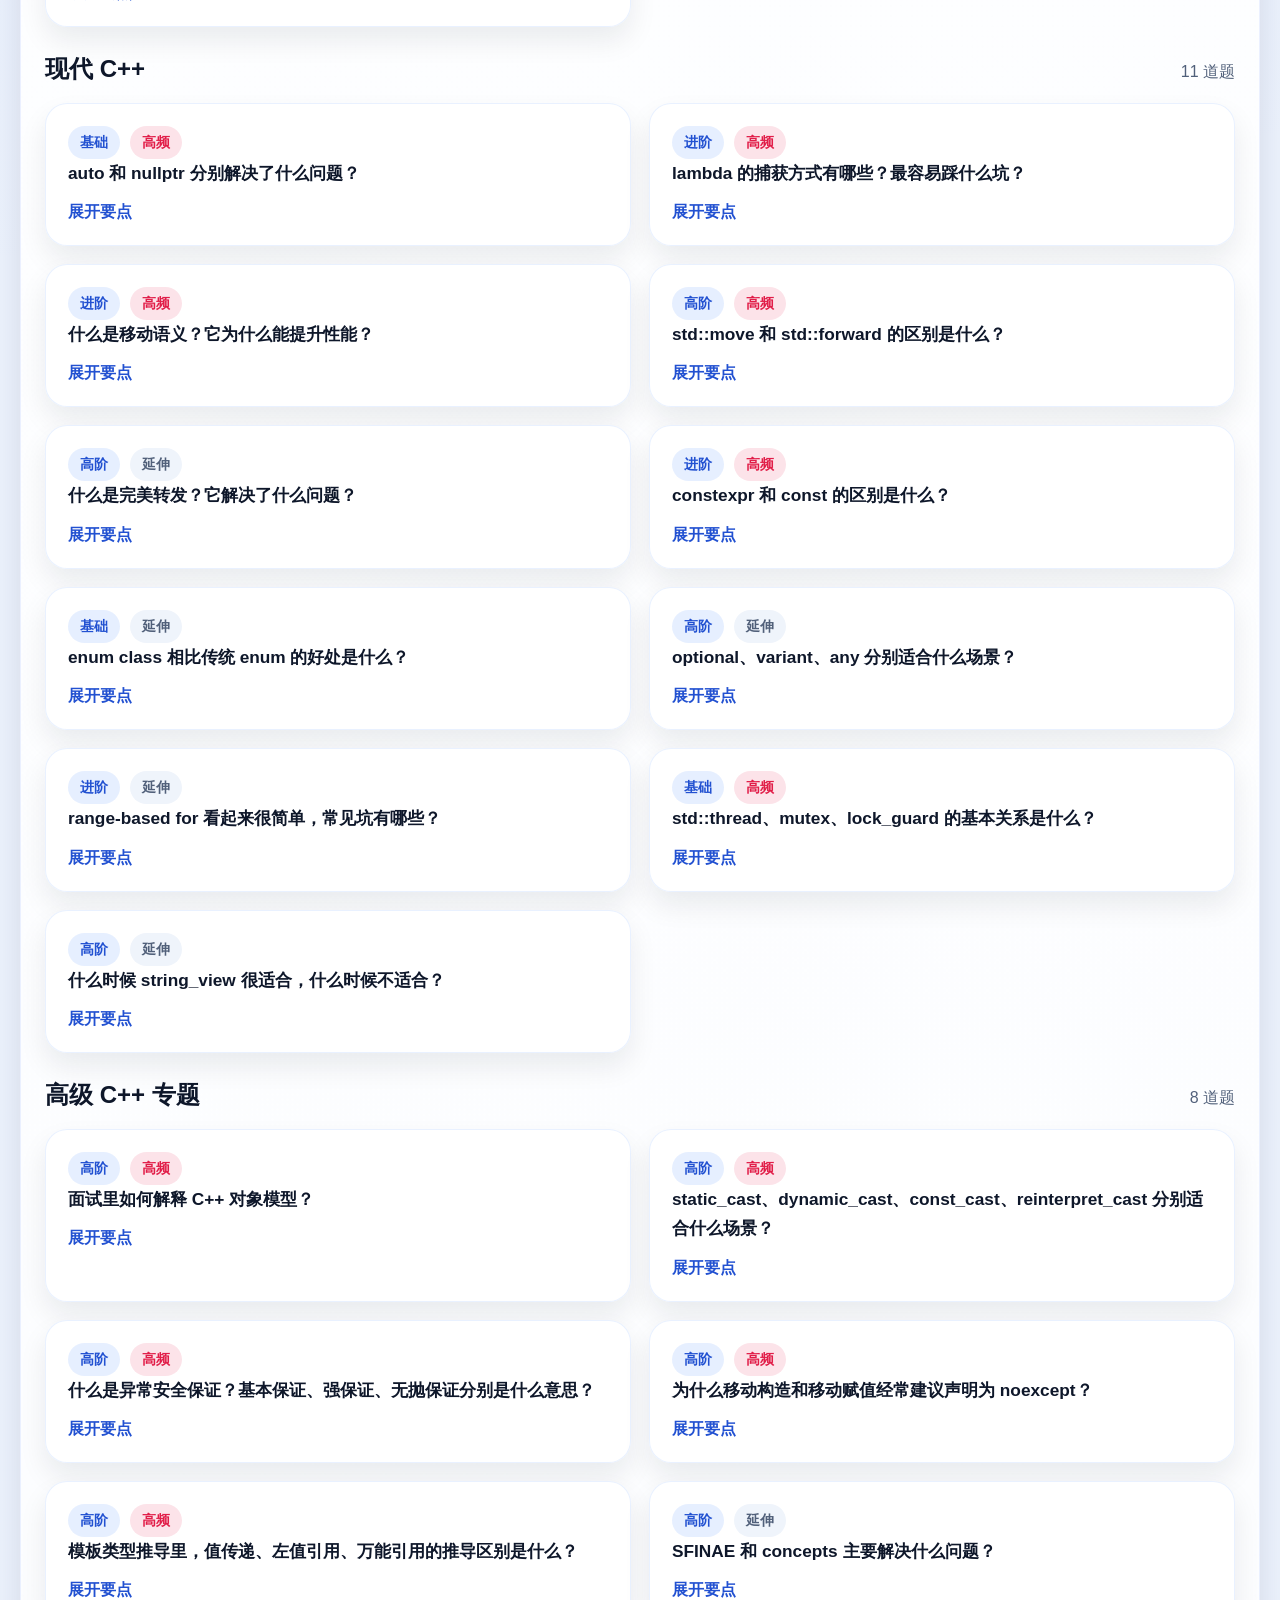
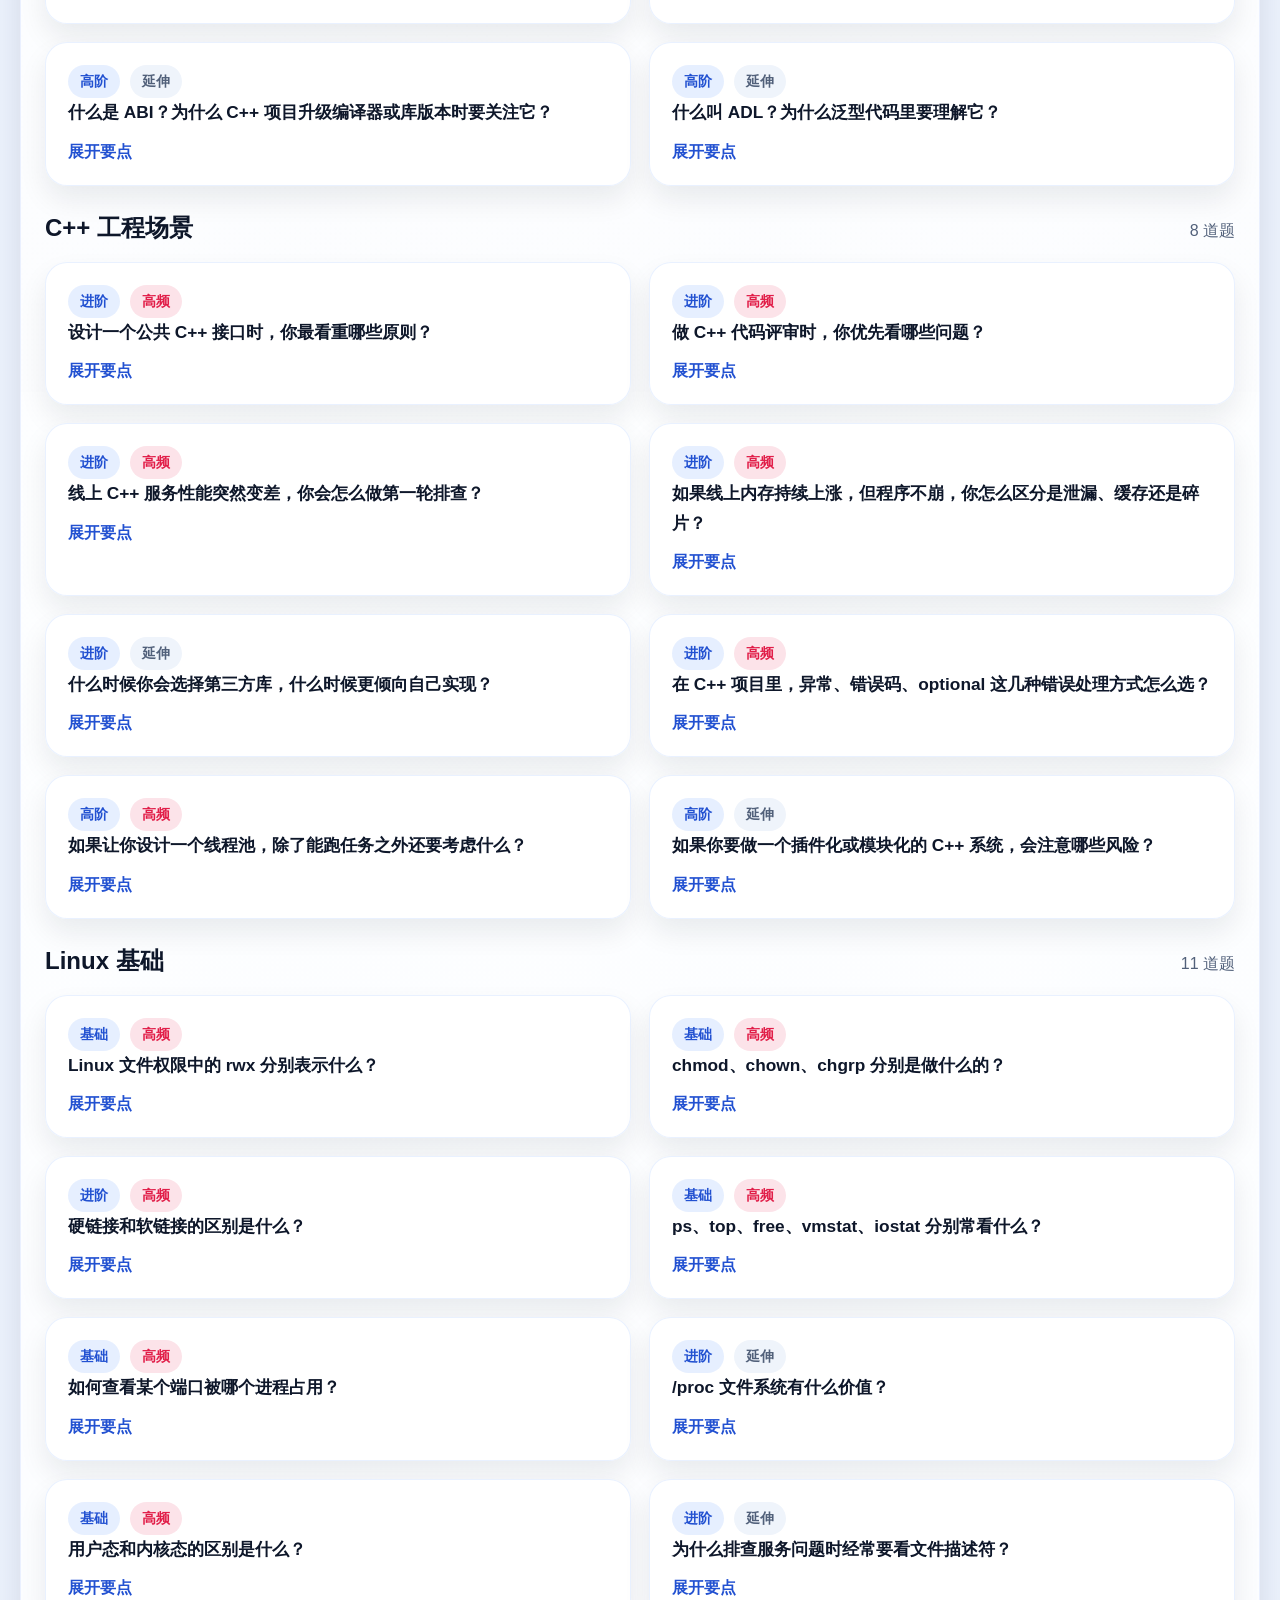
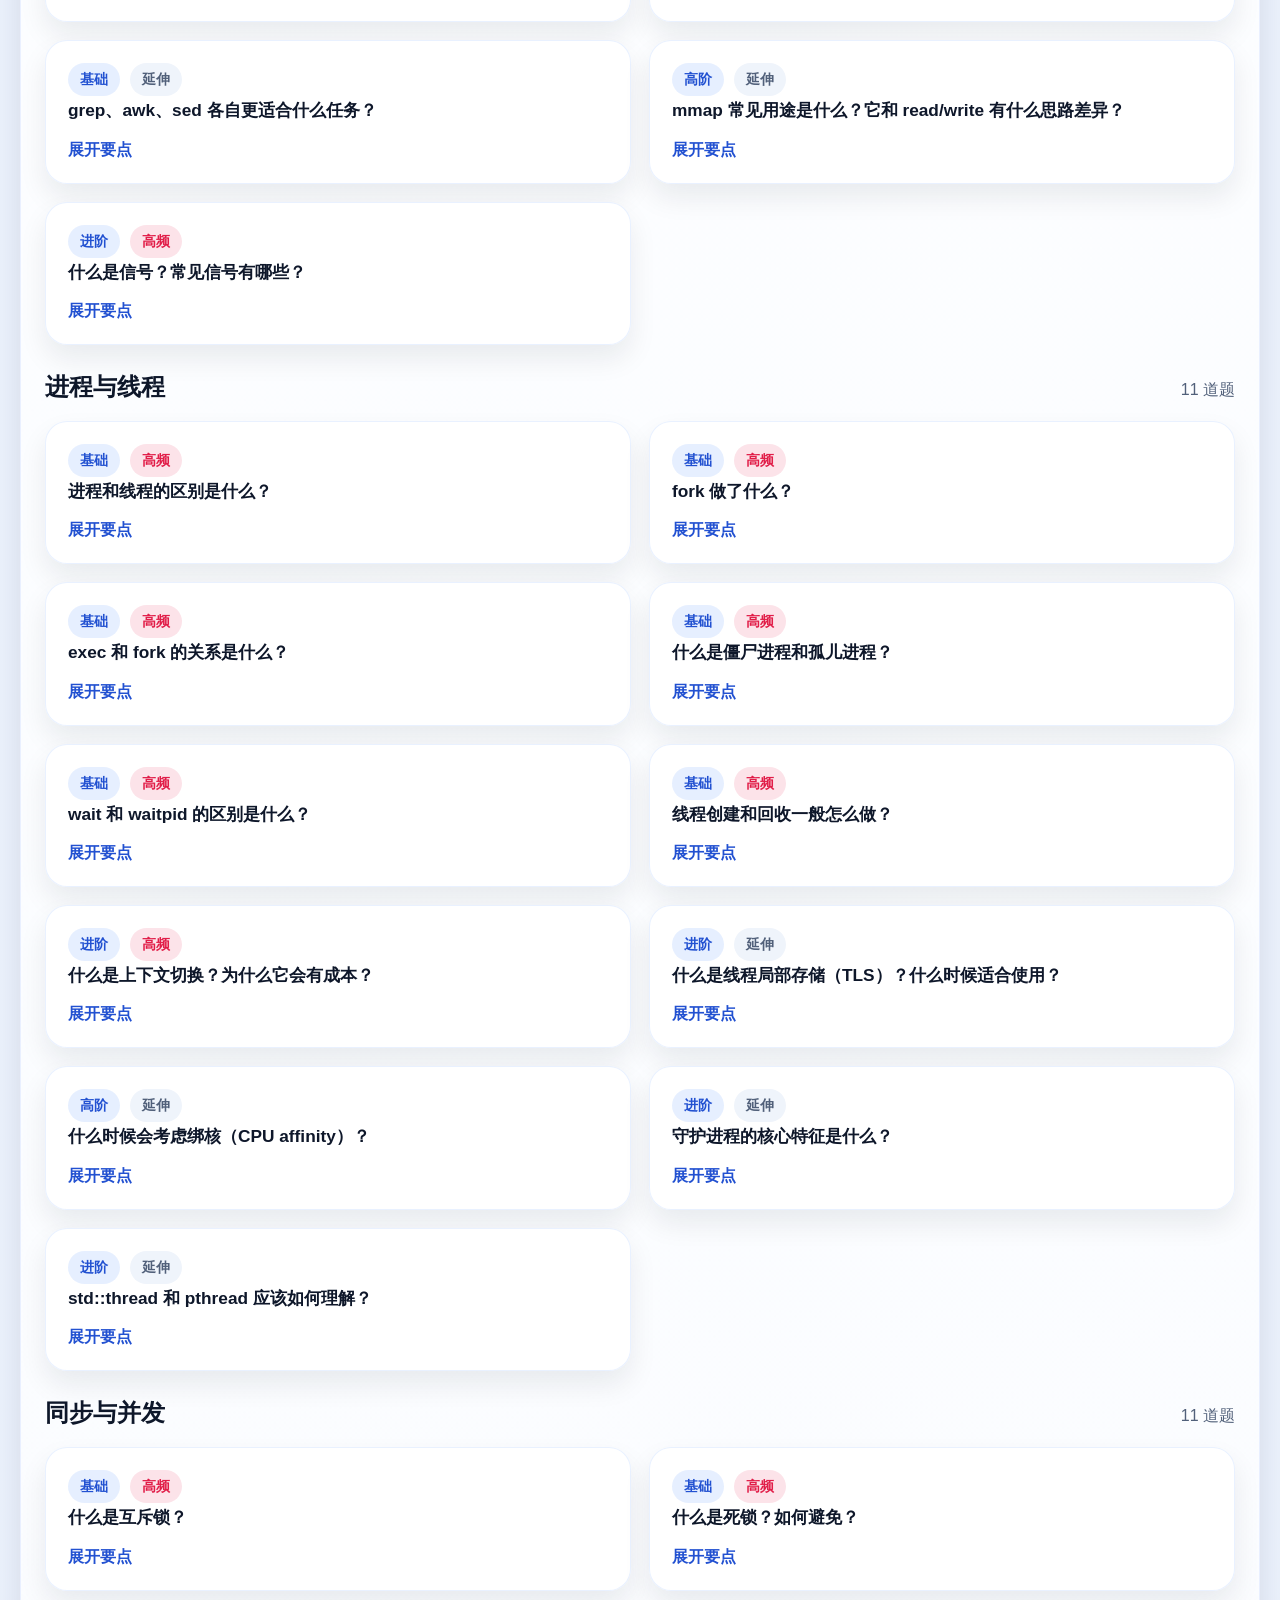
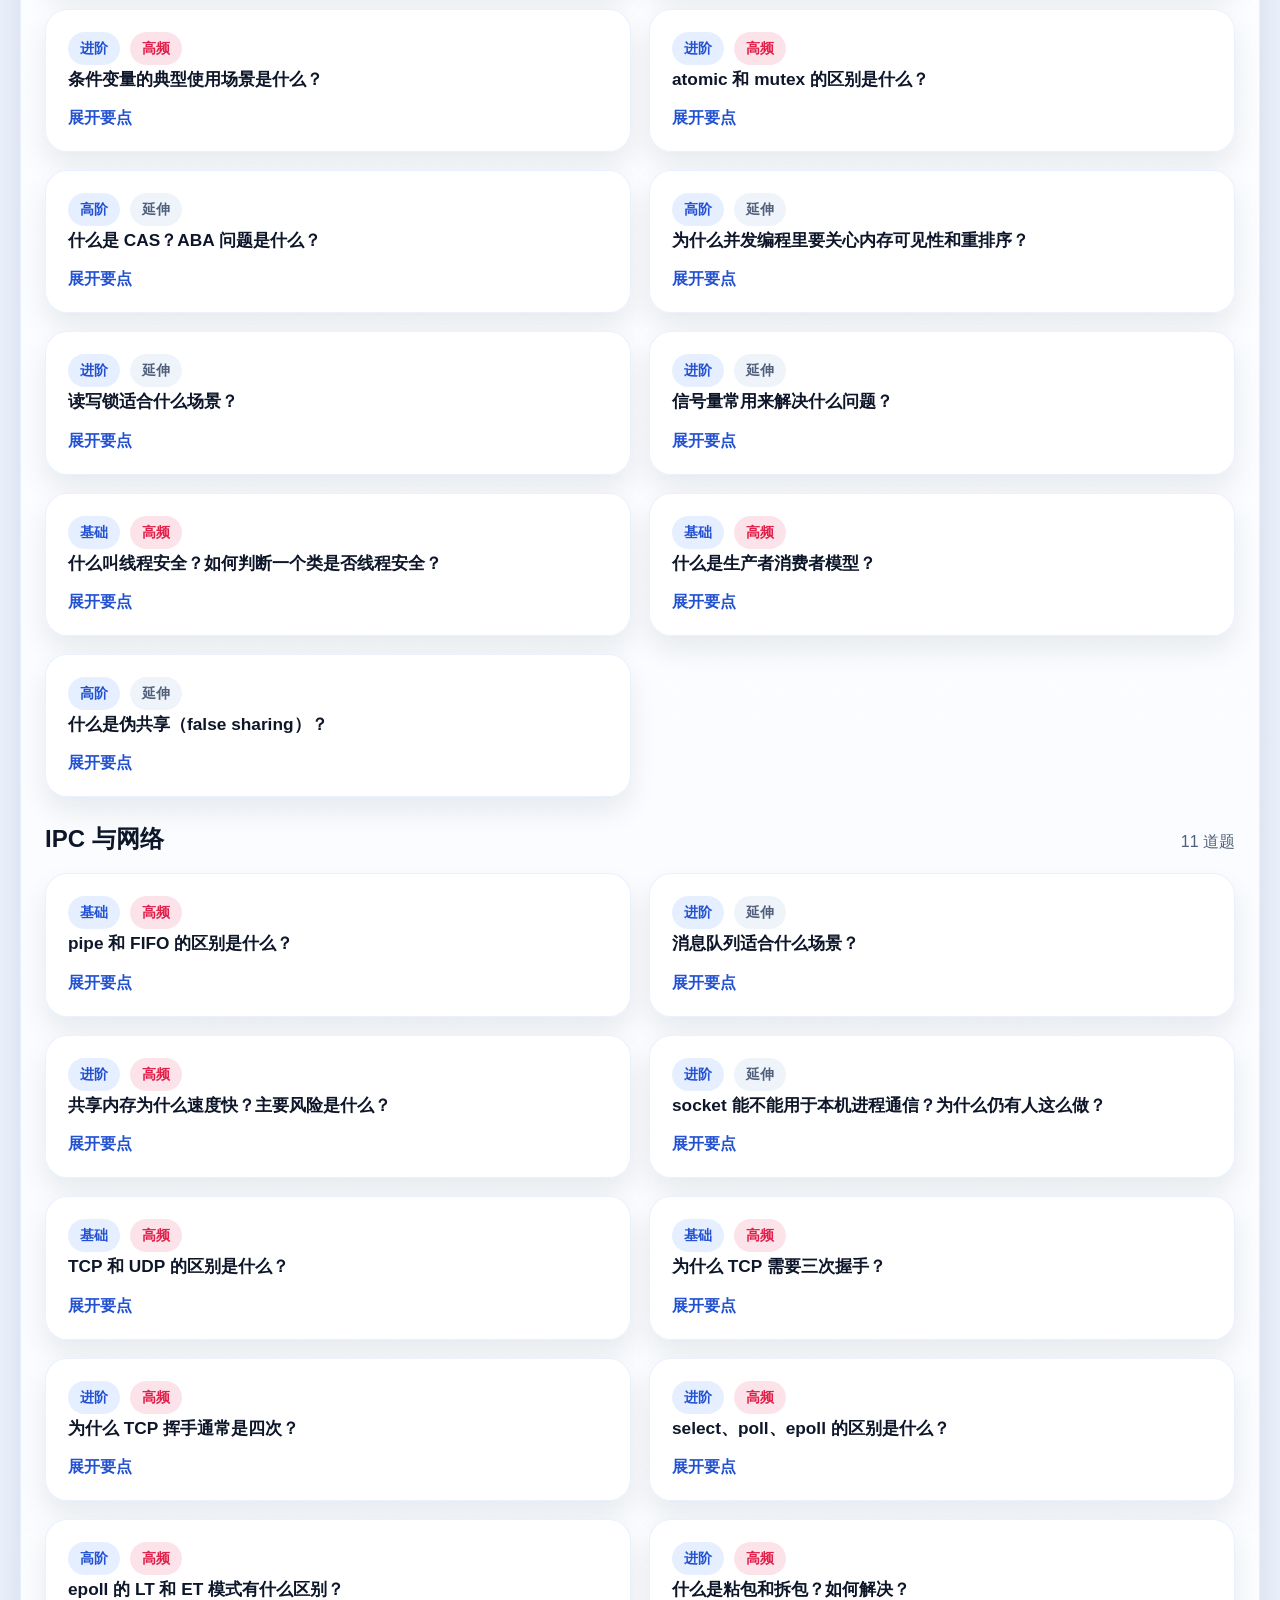
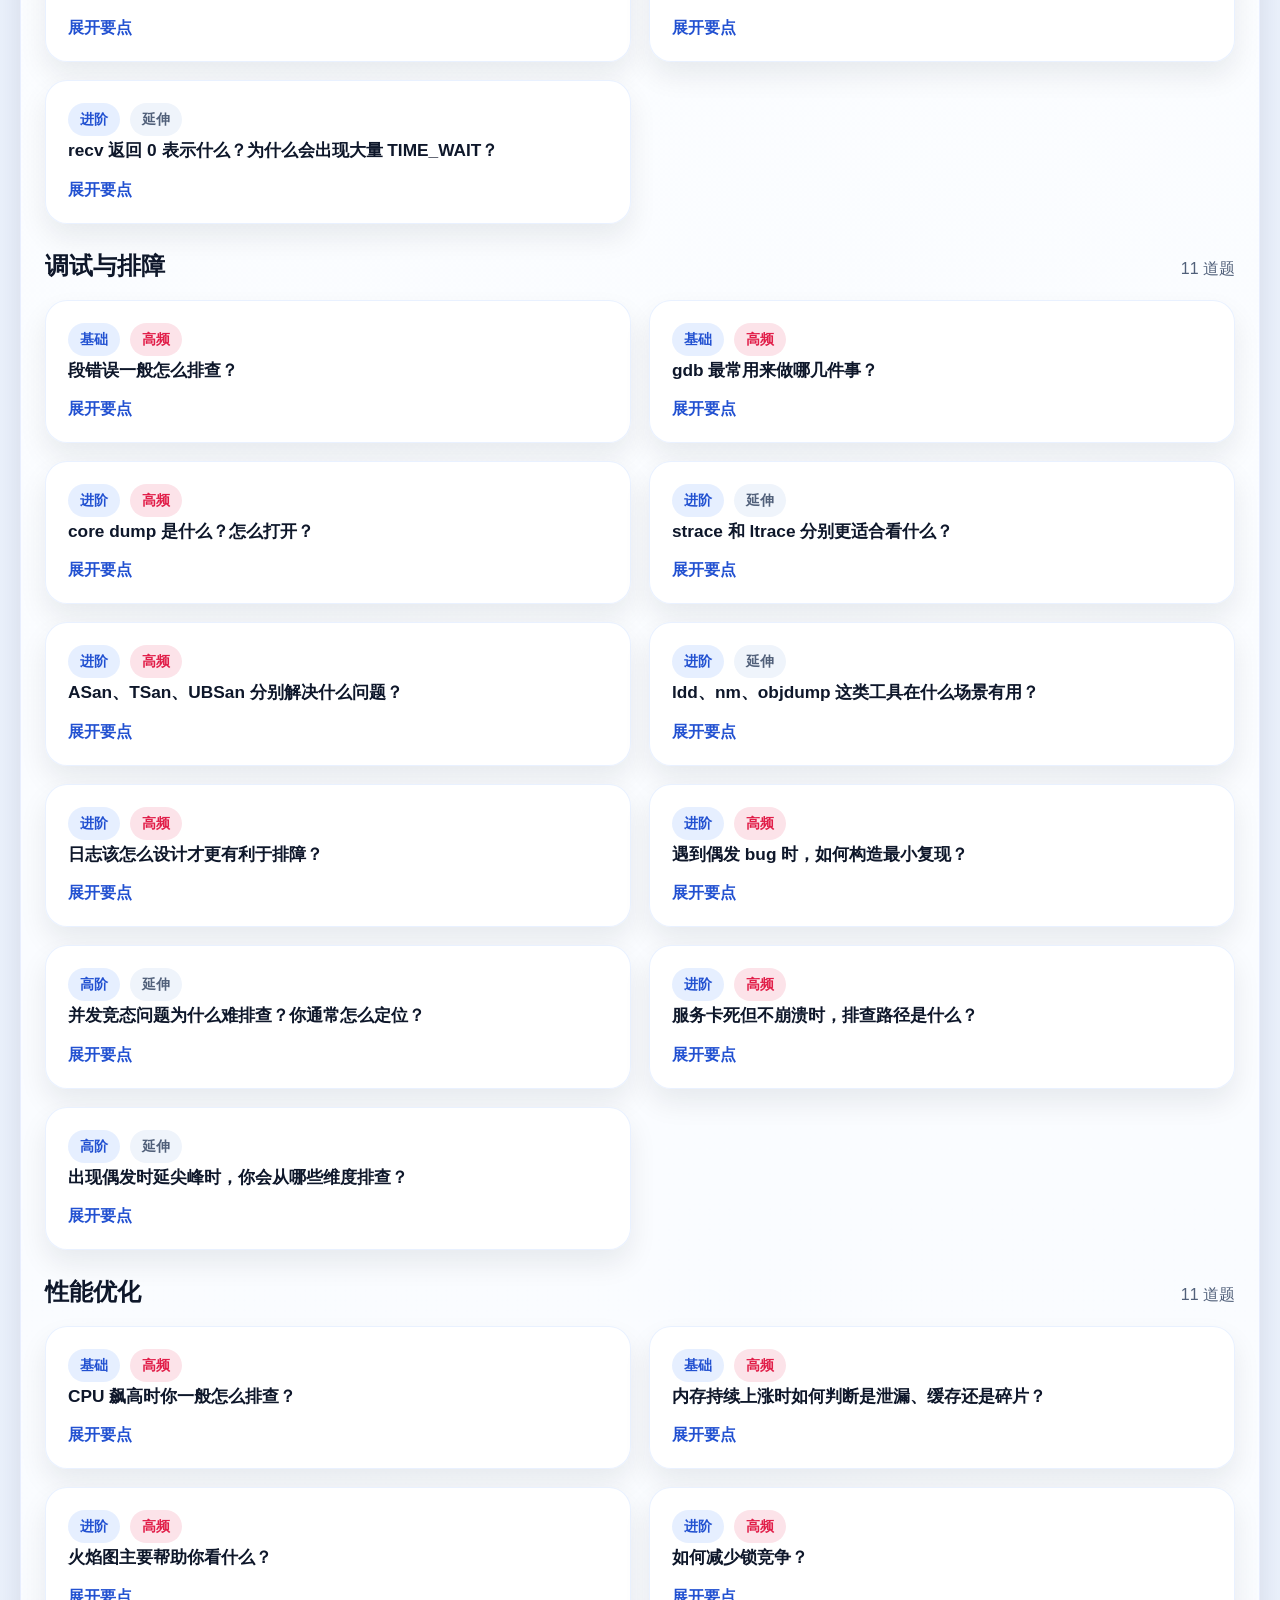
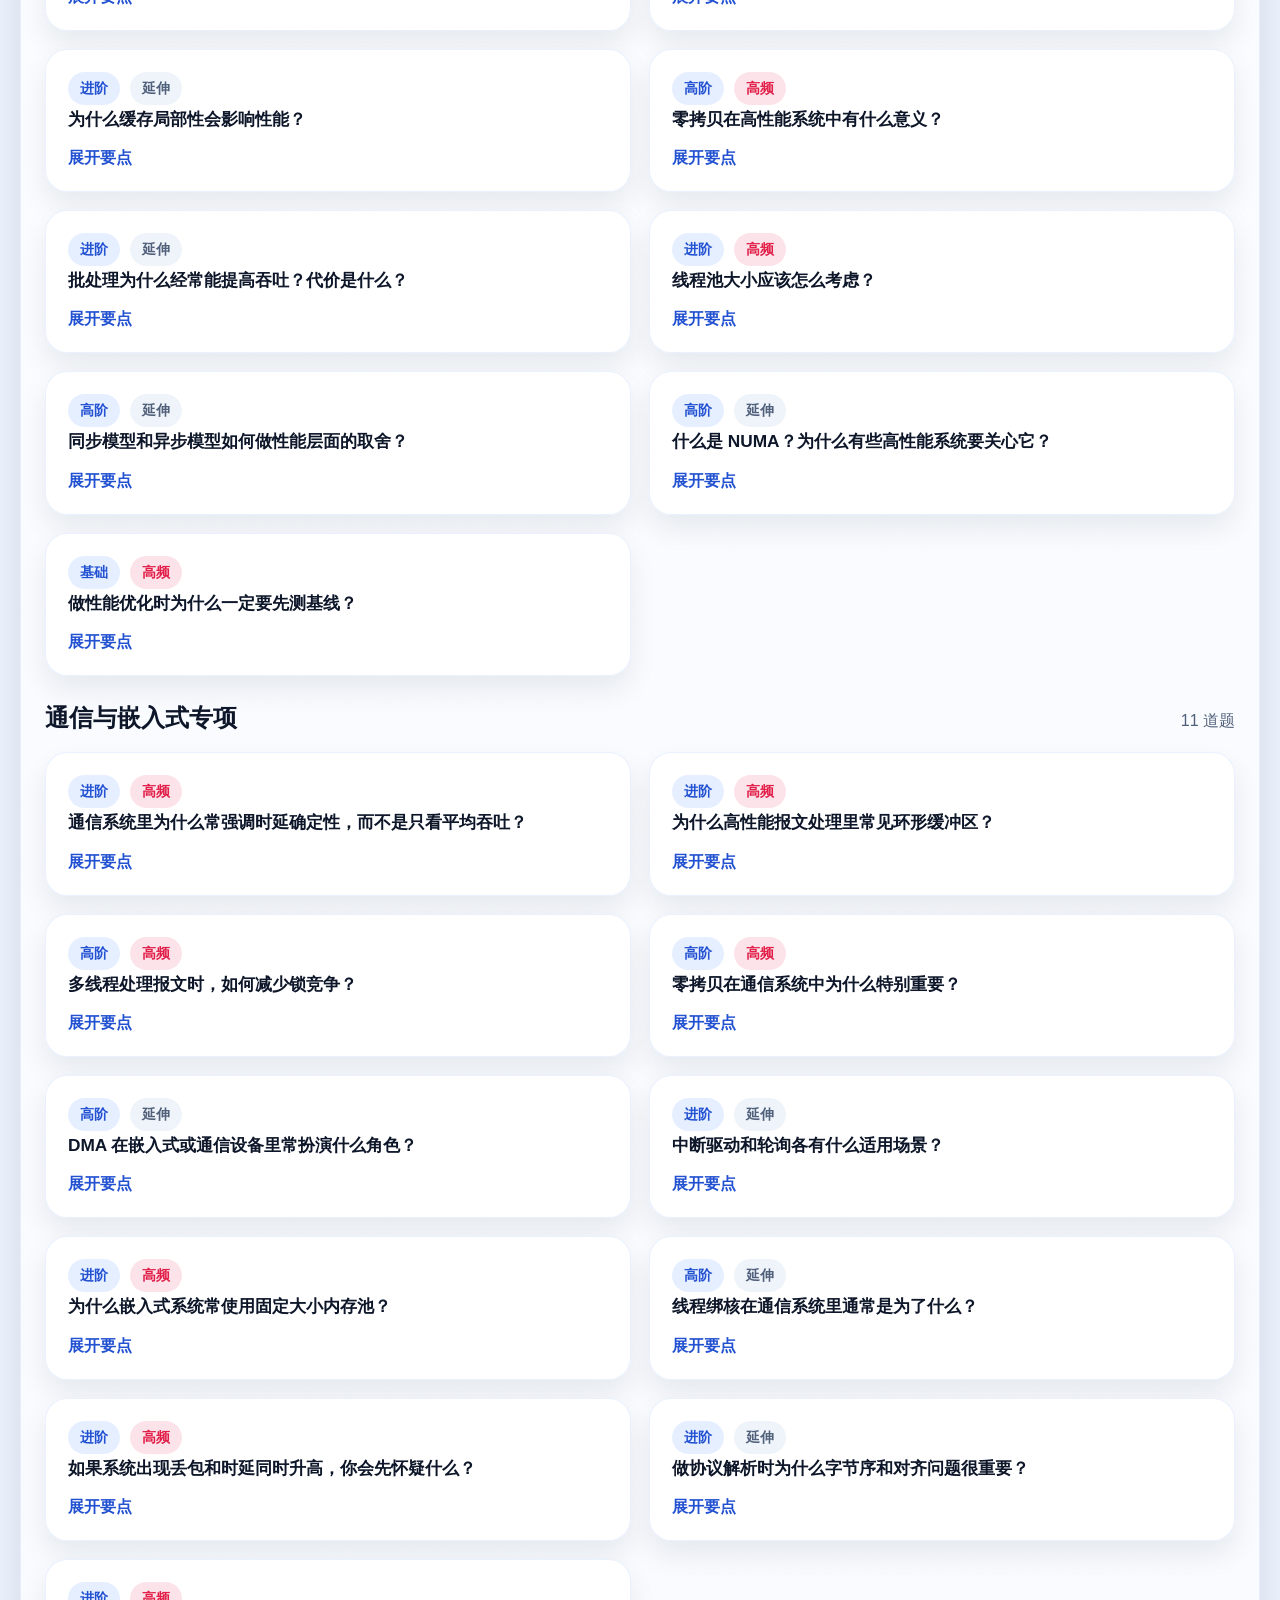
==== commit 81656ddb: "Expand EDA interview content and improve answer UI" ====
--- a/docs/index.html
+++ b/docs/index.html
@@ -1,22 +1,22 @@
 <!DOCTYPE html>
 <html lang="zh-CN">
-  <head>
-    <meta charset="UTF-8" />
-    <meta name="viewport" content="width=device-width, initial-scale=1.0" />
-    <title>C++ / Linux / 通信开发面试题库</title>
-    <meta
-      name="description"
-      content="适合通信、嵌入式、Linux C++ 岗位的静态面试题库网页，每道题附标准回答要点。"
-    />
-    <link rel="stylesheet" href="./style.css" />
-  </head>
-  <body>
-    <main id="app" class="app-shell">
-      <section class="loading-state">
-        <p>正在加载面试题库...</p>
-      </section>
-    </main>
-    <script defer src="./questions.js"></script>
-    <script defer src="./script.js"></script>
-  </body>
-  </html>
+
+<head>
+  <meta charset="UTF-8" />
+  <meta name="viewport" content="width=device-width, initial-scale=1.0" />
+  <title>C++ / Linux / EDA / 半导体软件面试题库</title>
+  <meta name="description" content="适合 C++、Linux、测试开发、EDA 与半导体软件岗位的静态面试题库网页，每道题附标准回答要点。" />
+  <link rel="stylesheet" href="./style.css" />
+</head>
+
+<body>
+  <main id="app" class="app-shell">
+    <section class="loading-state">
+      <p>正在加载面试题库...</p>
+    </section>
+  </main>
+  <script defer src="./questions.js"></script>
+  <script defer src="./script.js"></script>
+</body>
+
+</html>
--- a/docs/style.css
+++ b/docs/style.css
@@ -63,6 +63,7 @@
 .loading-state,
 .hero,
 .capability-map,
+.company-shortcut-panel,
 .mode-switcher,
 .controls-panel,
 .browse-panel,
@@ -77,6 +78,7 @@
 
 .loading-state,
 .capability-map,
+.company-shortcut-panel,
 .mode-switcher,
 .controls-panel,
 .browse-panel,
@@ -194,6 +196,7 @@
 }
 
 .capability-map,
+.company-shortcut-panel,
 .controls-panel,
 .browse-panel,
 .practice-shell,
@@ -232,6 +235,44 @@
   display: grid;
   grid-template-columns: repeat(4, minmax(0, 1fr));
   gap: 14px;
+}
+
+.company-filter-list {
+  display: grid;
+  grid-template-columns: repeat(5, minmax(0, 1fr));
+  gap: 14px;
+}
+
+.company-filter-chip {
+  display: grid;
+  gap: 10px;
+  padding: 18px;
+  text-align: left;
+  border-radius: 20px;
+  border: 1px solid rgba(79, 140, 255, 0.16);
+  background: linear-gradient(180deg, rgba(79, 140, 255, 0.08) 0%, rgba(255, 255, 255, 0.96) 100%);
+  color: var(--text);
+}
+
+.company-filter-chip.is-active {
+  border-color: rgba(34, 81, 209, 0.34);
+  box-shadow: 0 14px 30px rgba(34, 81, 209, 0.12);
+  background: linear-gradient(180deg, rgba(79, 140, 255, 0.18) 0%, rgba(255, 255, 255, 0.98) 100%);
+}
+
+.company-filter-label {
+  font-size: 1rem;
+  font-weight: 800;
+}
+
+.company-filter-meta {
+  color: var(--muted);
+  line-height: 1.6;
+}
+
+.company-filter-count {
+  color: var(--accent-strong);
+  font-weight: 700;
 }
 
 .capability-card {
@@ -501,11 +542,100 @@
   padding-top: 18px;
 }
 
+.answer-section {
+  margin-top: 18px;
+}
+
+.answer-detail {
+  margin-top: 18px;
+  border-radius: 18px;
+  border: 1px solid rgba(79, 140, 255, 0.14);
+  background: rgba(255, 255, 255, 0.82);
+  overflow: hidden;
+}
+
+.answer-detail-summary {
+  list-style: none;
+  cursor: pointer;
+  padding: 14px 16px;
+  font-size: 0.98rem;
+  font-weight: 700;
+  color: var(--accent-strong);
+}
+
+.answer-detail-summary::-webkit-details-marker {
+  display: none;
+}
+
+.answer-detail-summary::after {
+  content: "展开";
+  float: right;
+  color: var(--muted);
+  font-size: 0.9rem;
+  font-weight: 700;
+}
+
+.answer-detail[open] .answer-detail-summary::after {
+  content: "收起";
+}
+
+.answer-detail-body {
+  padding: 0 16px 16px;
+  border-top: 1px solid rgba(79, 140, 255, 0.1);
+}
+
+.answer-diagram-section {
+  padding: 14px 16px;
+  border-radius: 18px;
+  border: 1px solid rgba(79, 140, 255, 0.14);
+  background: linear-gradient(180deg, rgba(79, 140, 255, 0.08) 0%, rgba(255, 255, 255, 0.92) 100%);
+}
+
+.answer-detail.answer-diagram-section {
+  padding: 0;
+}
+
+.answer-detail.answer-diagram-section .answer-detail-summary {
+  background: linear-gradient(180deg, rgba(79, 140, 255, 0.08) 0%, rgba(255, 255, 255, 0.92) 100%);
+}
+
+.answer-section-title {
+  margin: 0 0 10px;
+  font-size: 0.98rem;
+  color: var(--accent-strong);
+}
+
 .answer-points {
   margin: 14px 0 0;
   padding-left: 20px;
   color: var(--muted);
   line-height: 1.85;
+}
+
+.answer-code-block {
+  margin: 0;
+  padding: 16px 18px;
+  overflow-x: auto;
+  border-radius: 18px;
+  border: 1px solid rgba(79, 140, 255, 0.14);
+  background: #0d1728;
+  color: #e8f1ff;
+  font-size: 0.88rem;
+  line-height: 1.7;
+}
+
+.answer-code-block code {
+  font-family: Consolas, "Courier New", monospace;
+  white-space: pre;
+}
+
+.complexity-points {
+  margin-top: 0;
+}
+
+.answer-diagram-steps {
+  margin-top: 0;
+  padding-left: 22px;
 }
 
 .practice-shell.empty-state {
@@ -566,13 +696,15 @@
 }
 
 @media (max-width: 1080px) {
+
   .hero-showcase,
   .controls-panel,
   .question-grid {
     grid-template-columns: 1fr;
   }
 
-  .capability-grid {
+  .capability-grid,
+  .company-filter-list {
     grid-template-columns: repeat(2, minmax(0, 1fr));
   }
 }
@@ -590,6 +722,7 @@
 
   .hero-showcase,
   .capability-map,
+  .company-shortcut-panel,
   .mode-switcher,
   .controls-panel,
   .browse-panel,
@@ -601,7 +734,8 @@
   }
 
   .hero-stats,
-  .capability-grid {
+  .capability-grid,
+  .company-filter-list {
     grid-template-columns: 1fr;
   }
 
